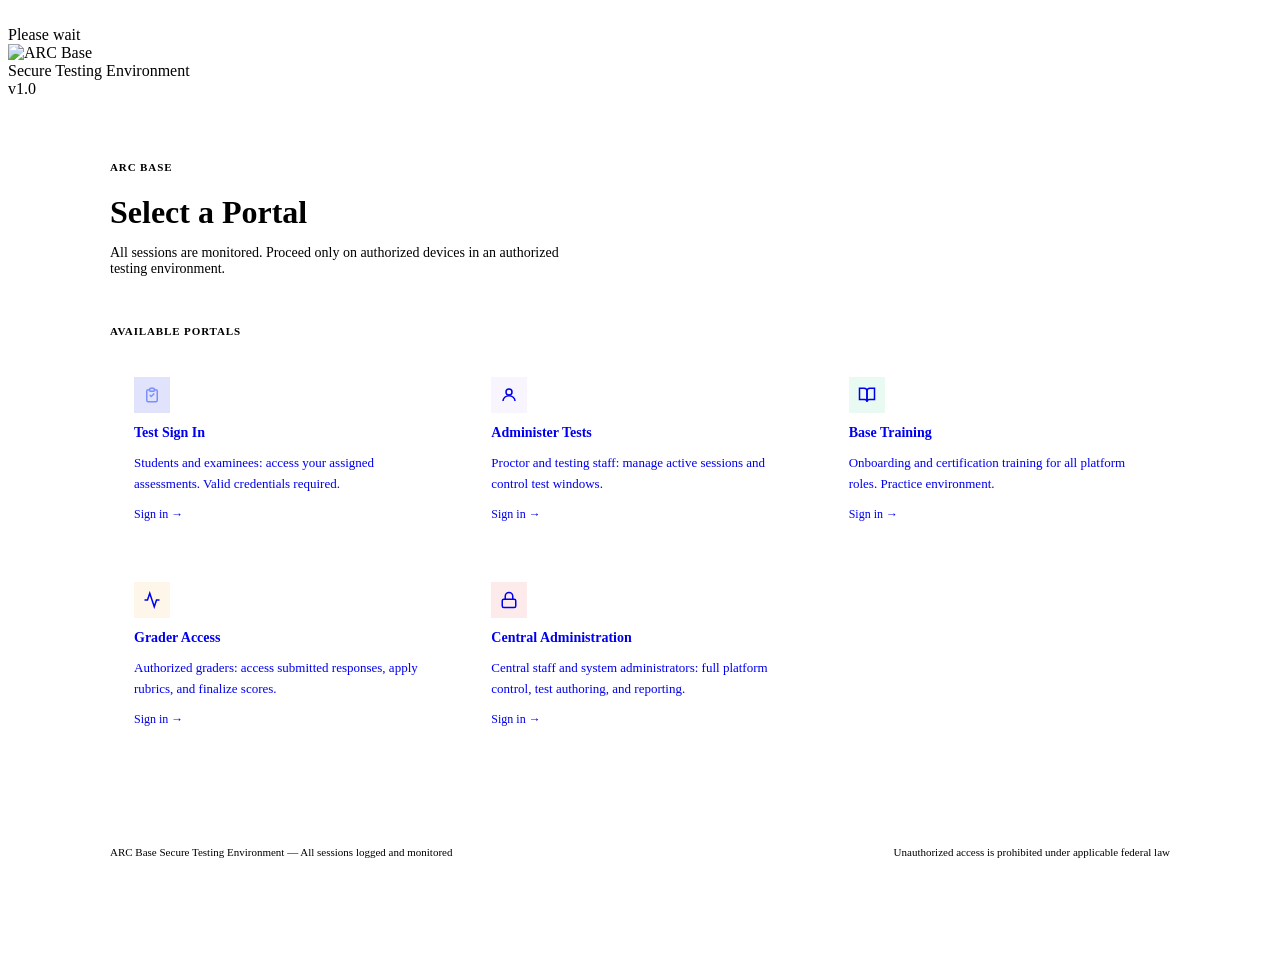
==== admin.html @ c15fe874 "Create admin.html" ====
<!DOCTYPE html>
<html lang="en">
<head>
  <meta charset="UTF-8" />
  <meta name="viewport" content="width=device-width, initial-scale=1.0" />
  <title>ARC Base — Administration</title>
  <link rel="stylesheet" href="styles.css" />

  <script type="module">
    import { initializeApp } from "https://www.gstatic.com/firebasejs/10.12.2/firebase-app.js";
    import {
      getFirestore, collection, addDoc, getDocs, doc, deleteDoc, serverTimestamp
    } from "https://www.gstatic.com/firebasejs/10.12.2/firebase-firestore.js";

    const firebaseConfig = {
      apiKey: "YOUR_API_KEY",
      authDomain: "YOUR_PROJECT.firebaseapp.com",
      projectId: "YOUR_PROJECT_ID",
      storageBucket: "YOUR_PROJECT.appspot.com",
      messagingSenderId: "YOUR_SENDER_ID",
      appId: "YOUR_APP_ID"
    };

    const app = initializeApp(firebaseConfig);
    const db  = getFirestore(app);

    window._addQuestion   = async (testId, data) => addDoc(collection(db, "Concurrent_Tests", testId, "Questions"), { ...data, created_at: serverTimestamp() });
    window._getQuestions  = async (testId) => { const s = await getDocs(collection(db, "Concurrent_Tests", testId, "Questions")); return s.docs.map(d => ({ id: d.id, ...d.data() })); };
    window._deleteQuestion= async (testId, qId) => deleteDoc(doc(db, "Concurrent_Tests", testId, "Questions", qId));
    window._getTests      = async () => { const s = await getDocs(collection(db, "Concurrent_Tests")); return s.docs.map(d => ({ id: d.id, ...d.data() })); };
    window._addTest       = async (data) => addDoc(collection(db, "Concurrent_Tests"), { ...data, created_at: serverTimestamp() });
  </script>

  <style>
    .admin-layout { display: flex; min-height: 100vh; padding-top: 54px; }

    /* Sidebar */
    .sidebar {
      width: 220px;
      background: var(--bg-secondary);
      border-right: 1px solid var(--border);
      padding: 20px 0;
      flex-shrink: 0;
      position: sticky;
      top: 54px;
      height: calc(100vh - 54px);
      overflow-y: auto;
      display: flex;
      flex-direction: column;
    }
    .sidebar-group-label {
      font-family: var(--font-ui);
      font-size: 10px;
      font-weight: 600;
      text-transform: uppercase;
      letter-spacing: 0.08em;
      color: var(--text-muted);
      padding: 0 16px;
      margin: 16px 0 6px;
    }
    .sidebar-group-label:first-child { margin-top: 0; }
    .sidebar-item {
      display: flex;
      align-items: center;
      gap: 10px;
      padding: 9px 16px;
      cursor: pointer;
      font-family: var(--font-ui);
      font-size: 13px;
      font-weight: 500;
      color: var(--text-secondary);
      border-left: 2px solid transparent;
    }
    .sidebar-item:hover { color: var(--text-primary); background: rgba(255,255,255,0.03); }
    .sidebar-item.active { color: var(--text-primary); border-left-color: var(--accent-blue); background: rgba(43,53,224,0.06); }
    .sidebar-item svg { width: 15px; height: 15px; flex-shrink: 0; }

    .sidebar-spacer { flex: 1; }
    .sidebar-user {
      padding: 14px 16px;
      border-top: 1px solid var(--border);
      display: flex;
      align-items: center;
      gap: 10px;
    }
    .sidebar-avatar {
      width: 30px; height: 30px;
      border-radius: 50%;
      background: linear-gradient(135deg, var(--accent-blue), var(--accent-purple));
      display: flex; align-items: center; justify-content: center;
      font-family: var(--font-ui); font-size: 12px; font-weight: 700; color: #fff;
      flex-shrink: 0;
    }
    .sidebar-user-name { font-family: var(--font-ui); font-size: 13px; font-weight: 500; }
    .sidebar-user-role { font-family: var(--font-ui); font-size: 10px; color: var(--text-muted); text-transform: uppercase; }

    /* Main */
    .admin-main { flex: 1; padding: 32px 36px; overflow-y: auto; position: relative; z-index: 1; }

    .panel { display: none; }
    .panel.active { display: block; }

    .page-heading {
      display: flex;
      align-items: flex-start;
      justify-content: space-between;
      margin-bottom: 28px;
      padding-bottom: 20px;
      border-bottom: 1px solid var(--border);
    }
    .page-heading h2 { font-size: 1.4rem; }
    .page-heading .subtitle { font-size: 13px; color: var(--text-secondary); margin-top: 3px; font-family: var(--font-ui); }

    /* Stats */
    .stats-row { display: grid; grid-template-columns: repeat(auto-fill, minmax(160px, 1fr)); gap: 12px; margin-bottom: 28px; }
    .stat-card { background: var(--bg-card); border: 1px solid var(--border); border-radius: var(--radius); padding: 18px 20px; }
    .stat-label { font-family: var(--font-ui); font-size: 10px; font-weight: 600; text-transform: uppercase; letter-spacing: 0.07em; color: var(--text-muted); margin-bottom: 6px; }
    .stat-value { font-family: var(--font-ui); font-size: 1.6rem; font-weight: 700; }
    .stat-value.sm { font-size: 13px; padding-top: 6px; }

    /* Builder */
    .section-label {
      font-family: var(--font-ui);
      font-size: 11px;
      font-weight: 600;
      text-transform: uppercase;
      letter-spacing: 0.07em;
      color: var(--text-muted);
      margin: 28px 0 16px;
      display: flex;
      align-items: center;
      gap: 10px;
    }
    .section-label::after { content: ''; flex: 1; height: 1px; background: var(--border); }

    .builder-grid { display: grid; grid-template-columns: 1fr 1fr; gap: 14px; }
    .span-2 { grid-column: 1 / -1; }
    textarea.form-input { resize: vertical; min-height: 90px; }

    .type-tabs {
      display: flex;
      gap: 4px;
      background: var(--bg-secondary);
      border: 1px solid var(--border);
      border-radius: var(--radius);
      padding: 4px;
      width: fit-content;
      margin-bottom: 20px;
    }
    .type-tab {
      font-family: var(--font-ui);
      font-size: 12px;
      font-weight: 500;
      padding: 7px 14px;
      border-radius: 6px;
      cursor: pointer;
      color: var(--text-muted);
      border: none;
      background: none;
    }
    .type-tab.active { background: var(--bg-elevated); color: var(--text-primary); }

    .choices-list { display: flex; flex-direction: column; gap: 8px; }
    .choice-row { display: flex; align-items: center; gap: 8px; }
    .choice-letter {
      width: 26px; height: 26px;
      border-radius: 50%;
      background: var(--bg-elevated);
      border: 1px solid var(--border-active);
      display: flex; align-items: center; justify-content: center;
      font-family: var(--font-ui); font-size: 11px; font-weight: 700; color: var(--text-muted);
      flex-shrink: 0;
    }
    .correct-toggle {
      width: 26px; height: 26px;
      border-radius: 50%;
      border: 2px solid var(--border-active);
      background: none;
      cursor: pointer;
      flex-shrink: 0;
      display: flex; align-items: center; justify-content: center;
    }
    .correct-toggle.correct { background: var(--success); border-color: var(--success); }
    .correct-toggle svg { width: 10px; height: 10px; color: #fff; display: none; }
    .correct-toggle.correct svg { display: block; }

    /* Question list */
    .q-list { display: flex; flex-direction: column; gap: 8px; }
    .q-row {
      background: var(--bg-elevated);
      border: 1px solid var(--border);
      border-radius: var(--radius);
      padding: 14px 16px;
      display: flex;
      align-items: flex-start;
      gap: 14px;
    }
    .q-num { font-family: var(--font-ui); font-size: 11px; color: var(--text-muted); min-width: 22px; padding-top: 2px; }
    .q-body { flex: 1; }
    .q-text { font-size: 13px; line-height: 1.6; margin-bottom: 6px; }
    .q-meta { display: flex; gap: 8px; flex-wrap: wrap; }
    .q-tag {
      font-family: var(--font-ui);
      font-size: 10px;
      color: var(--text-muted);
      background: var(--bg-card);
      border: 1px solid var(--border);
      padding: 2px 8px;
      border-radius: 99px;
    }
    .btn-icon {
      width: 30px; height: 30px;
      border-radius: var(--radius-sm);
      display: flex; align-items: center; justify-content: center;
      border: 1px solid var(--border);
      background: transparent;
      color: var(--text-muted);
      cursor: pointer;
    }
    .btn-icon:hover { color: var(--danger); border-color: rgba(232,64,64,0.35); background: rgba(232,64,64,0.06); }
    .btn-icon svg { width: 13px; height: 13px; }

    .test-selector-row {
      display: flex;
      align-items: flex-end;
      gap: 10px;
      margin-bottom: 20px;
      flex-wrap: wrap;
    }
    .test-selector-row .form-group { min-width: 280px; }

    /* Toast */
    .toast {
      position: fixed;
      bottom: 28px; right: 28px;
      background: var(--bg-elevated);
      border: 1px solid var(--border-active);
      border-radius: var(--radius);
      padding: 12px 18px;
      font-family: var(--font-ui);
      font-size: 13px;
      box-shadow: 0 4px 20px rgba(0,0,0,0.5);
      display: flex; align-items: center; gap: 10px;
      transform: translateY(80px);
      opacity: 0;
      z-index: 999;
    }
    .toast.show { transform: translateY(0); opacity: 1; }
    .toast-dot { width: 7px; height: 7px; border-radius: 50%; background: var(--success); flex-shrink: 0; }

    .new-test-grid { display: grid; grid-template-columns: 1fr 1fr; gap: 14px; max-width: 640px; }
    .new-test-grid .span-2 { grid-column: 1/-1; }

    .empty-state {
      font-family: var(--font-ui);
      font-size: 13px;
      color: var(--text-muted);
      padding: 16px 0;
    }
  </style>
</head>
<body>

<div id="arc-loader">
  <img src="arcbaseLg.png" alt="" class="loader-logo" />
  <div class="loader-bar-track"><div class="loader-bar-fill"></div></div>
  <span class="loader-text">Please wait</span>
</div>

<header class="topbar">
  <img src="arcbaseLg.png" alt="ARC Base" class="topbar-logo" />
  <img src="arcbaseTxt.png" alt="" class="topbar-wordmark" />
  <div class="topbar-divider"></div>
  <span class="topbar-title">Administration Panel</span>
  <div class="topbar-spacer"></div>
  <span class="topbar-tag" id="adminRoleTag">—</span>
</header>

<div class="admin-layout">

  <aside class="sidebar">
    <div class="sidebar-group-label">Overview</div>
    <div class="sidebar-item active" onclick="switchPanel('dashboard', this)">
      <svg viewBox="0 0 24 24" fill="none" stroke="currentColor" stroke-width="2">
        <rect x="3" y="3" width="7" height="7"/><rect x="14" y="3" width="7" height="7"/>
        <rect x="3" y="14" width="7" height="7"/><rect x="14" y="14" width="7" height="7"/>
      </svg>
      Dashboard
    </div>

    <div class="sidebar-group-label">Assessments</div>
    <div class="sidebar-item" onclick="switchPanel('questions', this)">
      <svg viewBox="0 0 24 24" fill="none" stroke="currentColor" stroke-width="2">
        <path d="M9 5H7a2 2 0 00-2 2v12a2 2 0 002 2h10a2 2 0 002-2V7a2 2 0 00-2-2h-2"/>
        <rect x="9" y="3" width="6" height="4" rx="1"/>
        <line x1="9" y1="12" x2="15" y2="12"/><line x1="9" y1="16" x2="12" y2="16"/>
      </svg>
      Question Builder
    </div>
    <div class="sidebar-item" onclick="switchPanel('tests', this)">
      <svg viewBox="0 0 24 24" fill="none" stroke="currentColor" stroke-width="2">
        <path d="M14 2H6a2 2 0 00-2 2v16a2 2 0 002 2h12a2 2 0 002-2V8z"/>
        <polyline points="14 2 14 8 20 8"/>
      </svg>
      Manage Tests
    </div>

    <div class="sidebar-group-label">Account</div>
    <div class="sidebar-item" onclick="signOut()">
      <svg viewBox="0 0 24 24" fill="none" stroke="currentColor" stroke-width="2">
        <path d="M9 21H5a2 2 0 01-2-2V5a2 2 0 012-2h4"/>
        <polyline points="16 17 21 12 16 7"/>
        <line x1="21" y1="12" x2="9" y2="12"/>
      </svg>
      Sign Out
    </div>

    <div class="sidebar-spacer"></div>
    <div class="sidebar-user">
      <div class="sidebar-avatar" id="sidebarAvatar">?</div>
      <div>
        <div class="sidebar-user-name" id="sidebarName">—</div>
        <div class="sidebar-user-role" id="sidebarRole">—</div>
      </div>
    </div>
  </aside>

  <main class="admin-main">

    <!-- Dashboard -->
    <div class="panel active" id="panel-dashboard">
      <div class="page-heading">
        <div>
          <h2>Dashboard</h2>
          <p class="subtitle">Platform overview</p>
        </div>
        <span class="badge badge-active">Online</span>
      </div>

      <div class="stats-row">
        <div class="stat-card">
          <div class="stat-label">Active Tests</div>
          <div class="stat-value" id="statTests">—</div>
        </div>
        <div class="stat-card">
          <div class="stat-label">Signed In As</div>
          <div class="stat-value sm" id="statAdmin">—</div>
        </div>
        <div class="stat-card">
          <div class="stat-label">Session Start</div>
          <div class="stat-value sm" id="statSession">—</div>
        </div>
        <div class="stat-card">
          <div class="stat-label">Role</div>
          <div class="stat-value sm" id="statRole">—</div>
        </div>
      </div>

      <div class="card" style="max-width:520px;">
        <h4 style="margin-bottom:14px; font-family:var(--font-ui);">Quick Actions</h4>
        <div style="display:flex; flex-direction:column; gap:8px;">
          <button class="btn btn-ghost" style="justify-content:flex-start;" onclick="switchPanel('questions', document.querySelectorAll('.sidebar-item')[2])">
            Add Questions to a Test
          </button>
          <button class="btn btn-ghost" style="justify-content:flex-start;" onclick="switchPanel('tests', document.querySelectorAll('.sidebar-item')[3])">
            Create a New Assessment
          </button>
        </div>
      </div>
    </div>

    <!-- Question Builder -->
    <div class="panel" id="panel-questions">
      <div class="page-heading">
        <div>
          <h2>Question Builder</h2>
          <p class="subtitle">Author and manage test questions</p>
        </div>
      </div>

      <div class="test-selector-row">
        <div class="form-group">
          <label class="form-label">Assessment</label>
          <select class="form-input" id="qTestSelect" onchange="loadQuestions()">
            <option value="">Select an assessment...</option>
          </select>
        </div>
        <button class="btn btn-ghost" onclick="loadQuestions()" id="refreshBtn">Refresh</button>
      </div>

      <div class="type-tabs">
        <button class="type-tab active" onclick="setQType('multiple_choice', this)">Multiple Choice</button>
        <button class="type-tab" onclick="setQType('short_answer', this)">Short Answer</button>
        <button class="type-tab" onclick="setQType('true_false', this)">True / False</button>
        <button class="type-tab" onclick="setQType('essay', this)">Essay</button>
      </div>

      <div class="card" style="max-width:760px;">
        <h4 style="font-family:var(--font-ui); margin-bottom:18px;">New Question</h4>

        <div class="builder-grid">
          <div class="form-group span-2">
            <label class="form-label">Question Text</label>
            <textarea class="form-input" id="qText" placeholder="Enter the question..."></textarea>
          </div>

          <div class="form-group">
            <label class="form-label">Standard</label>
            <input class="form-input" type="text" id="qStandard" placeholder="e.g. CCSS.MATH.7.RP.A.1" />
          </div>

          <div class="form-group">
            <label class="form-label">Difficulty</label>
            <select class="form-input" id="qDifficulty">
              <option value="basic">Basic</option>
              <option value="intermediate" selected>Intermediate</option>
              <option value="advanced">Advanced</option>
              <option value="critical">Critical Thinking</option>
            </select>
          </div>

          <div class="form-group">
            <label class="form-label">Points</label>
            <input class="form-input" type="number" id="qPoints" value="1" min="1" />
          </div>

          <div class="form-group">
            <label class="form-label">Time Limit (sec, 0 = none)</label>
            <input class="form-input" type="number" id="qTimeLimit" value="0" min="0" />
          </div>

          <!-- Multiple choice -->
          <div class="form-group span-2" id="choicesSection">
            <label class="form-label">Answer Choices — Click circle to mark correct</label>
            <div class="choices-list">
              <div class="choice-row">
                <div class="choice-letter">A</div>
                <input class="form-input" type="text" id="choiceInputA" placeholder="Choice A" />
                <button class="correct-toggle" onclick="setCorrect('A', this)"><svg viewBox="0 0 12 12" fill="none" stroke="currentColor" stroke-width="2.5"><polyline points="1,6 4,9 11,2"/></svg></button>
              </div>
              <div class="choice-row">
                <div class="choice-letter">B</div>
                <input class="form-input" type="text" id="choiceInputB" placeholder="Choice B" />
                <button class="correct-toggle" onclick="setCorrect('B', this)"><svg viewBox="0 0 12 12" fill="none" stroke="currentColor" stroke-width="2.5"><polyline points="1,6 4,9 11,2"/></svg></button>
              </div>
              <div class="choice-row">
                <div class="choice-letter">C</div>
                <input class="form-input" type="text" id="choiceInputC" placeholder="Choice C" />
                <button class="correct-toggle" onclick="setCorrect('C', this)"><svg viewBox="0 0 12 12" fill="none" stroke="currentColor" stroke-width="2.5"><polyline points="1,6 4,9 11,2"/></svg></button>
              </div>
              <div class="choice-row">
                <div class="choice-letter">D</div>
                <input class="form-input" type="text" id="choiceInputD" placeholder="Choice D" />
                <button class="correct-toggle" onclick="setCorrect('D', this)"><svg viewBox="0 0 12 12" fill="none" stroke="currentColor" stroke-width="2.5"><polyline points="1,6 4,9 11,2"/></svg></button>
              </div>
            </div>
          </div>

          <!-- Short answer / essay -->
          <div class="form-group span-2" id="answerSection" style="display:none;">
            <label class="form-label">Expected Answer / Rubric Key</label>
            <textarea class="form-input" id="qAnswer" placeholder="Rubric or correct answer..." style="min-height:70px;"></textarea>
          </div>

          <!-- True / False -->
          <div class="form-group span-2" id="tfSection" style="display:none;">
            <label class="form-label">Correct Answer</label>
            <div style="display:flex; gap:8px;">
              <button class="btn btn-ghost" id="tfTrue" onclick="selectTF('true')">True</button>
              <button class="btn btn-ghost" id="tfFalse" onclick="selectTF('false')">False</button>
            </div>
          </div>

          <div class="form-group span-2">
            <label class="form-label">Feedback (shown after submission)</label>
            <input class="form-input" type="text" id="qFeedback" placeholder="Optional: explain the correct answer..." />
          </div>
        </div>

        <div style="margin-top:20px; display:flex; gap:10px; align-items:center;">
          <button class="btn btn-primary" onclick="submitQuestion()" id="submitQBtn">Add Question</button>
          <button class="btn btn-ghost" onclick="clearForm()">Clear</button>
          <span id="submitStatus" style="font-family:var(--font-ui); font-size:12px; color:var(--text-muted);"></span>
        </div>
      </div>

      <div class="section-label">Existing Questions</div>
      <div class="q-list" id="questionsList">
        <p class="empty-state">Select an assessment to view its questions.</p>
      </div>
    </div>

    <!-- Manage Tests -->
    <div class="panel" id="panel-tests">
      <div class="page-heading">
        <div>
          <h2>Manage Tests</h2>
          <p class="subtitle">Create and manage concurrent assessments</p>
        </div>
      </div>

      <div class="card" style="max-width:660px; margin-bottom:28px;">
        <h4 style="font-family:var(--font-ui); margin-bottom:18px;">New Assessment</h4>
        <div class="new-test-grid">
          <div class="form-group span-2">
            <label class="form-label">Assessment Name</label>
            <input class="form-input" type="text" id="newTestName" placeholder="e.g. Unit 3 Algebra Assessment" />
          </div>
          <div class="form-group">
            <label class="form-label">Subject</label>
            <input class="form-input" type="text" id="newTestSubject" placeholder="e.g. Mathematics" />
          </div>
          <div class="form-group">
            <label class="form-label">Grade Level</label>
            <input class="form-input" type="text" id="newTestGrade" placeholder="e.g. Grade 8" />
          </div>
          <div class="form-group">
            <label class="form-label">Duration (minutes)</label>
            <input class="form-input" type="number" id="newTestDuration" placeholder="60" min="1" />
          </div>
          <div class="form-group">
            <label class="form-label">Maximum Points</label>
            <input class="form-input" type="number" id="newTestPoints" placeholder="100" min="1" />
          </div>
          <div class="form-group span-2">
            <label class="form-label">Description</label>
            <input class="form-input" type="text" id="newTestDesc" placeholder="Brief description..." />
          </div>
        </div>
        <div style="margin-top:18px; display:flex; gap:10px; align-items:center;">
          <button class="btn btn-primary" onclick="createTest()">Create Assessment</button>
          <span id="testCreateStatus" style="font-family:var(--font-ui); font-size:12px; color:var(--text-muted);"></span>
        </div>
      </div>

      <div class="section-label">Active Assessments</div>
      <div class="q-list" id="testsList">
        <p class="empty-state">Loading...</p>
      </div>
    </div>

  </main>
</div>

<div class="toast" id="toast">
  <div class="toast-dot"></div>
  <span id="toastMsg">Saved.</span>
</div>

<script>
  const user = JSON.parse(sessionStorage.getItem('arc_user') || 'null');
  if (!user || (user.role !== 'administrator' && user.role !== 'central')) {
    window.location.href = 'index.html';
  }

  window.addEventListener('load', () => {
    setTimeout(() => {
      document.getElementById('arc-loader').classList.add('hidden');
      initPage();
    }, 1400);
  });

  function initPage() {
    const initials = ((user.first_name || '')[0] || '') + ((user.last_name || '')[0] || '') || '?';
    const fullName = [user.first_name, user.last_name].filter(Boolean).join(' ') || user.base_id;

    document.getElementById('sidebarAvatar').textContent = initials.toUpperCase();
    document.getElementById('sidebarName').textContent   = fullName;
    document.getElementById('sidebarRole').textContent   = user.role;
    document.getElementById('adminRoleTag').textContent  = user.role.toUpperCase() + ' — ' + (user.base_id || '—');
    document.getElementById('statAdmin').textContent     = fullName;
    document.getElementById('statSession').textContent   = new Date().toLocaleTimeString();
    document.getElementById('statRole').textContent      = user.role.charAt(0).toUpperCase() + user.role.slice(1);

    loadAllTests();
  }

  function switchPanel(id, el) {
    document.querySelectorAll('.panel').forEach(p => p.classList.remove('active'));
    document.querySelectorAll('.sidebar-item').forEach(s => s.classList.remove('active'));
    document.getElementById('panel-' + id).classList.add('active');
    if (el) el.classList.add('active');
  }

  let currentQType = 'multiple_choice';
  let correctAnswer = null;

  function setQType(type, btn) {
    currentQType = type; correctAnswer = null;
    document.querySelectorAll('.type-tab').forEach(t => t.classList.remove('active'));
    btn.classList.add('active');
    document.getElementById('choicesSection').style.display = (type === 'multiple_choice') ? 'flex' : 'none';
    document.getElementById('answerSection').style.display  = (type === 'short_answer' || type === 'essay') ? 'flex' : 'none';
    document.getElementById('tfSection').style.display      = (type === 'true_false') ? 'flex' : 'none';
  }

  function setCorrect(letter, btn) {
    document.querySelectorAll('.correct-toggle').forEach(t => t.classList.remove('correct'));
    btn.classList.add('correct'); correctAnswer = letter;
  }

  let tfAnswer = null;
  function selectTF(val) {
    tfAnswer = val;
    document.getElementById('tfTrue').style.background  = val === 'true'  ? 'rgba(34,201,120,0.12)' : '';
    document.getElementById('tfFalse').style.background = val === 'false' ? 'rgba(232,64,64,0.12)'  : '';
  }

  async function submitQuestion() {
    const testId = document.getElementById('qTestSelect').value;
    const qText  = document.getElementById('qText').value.trim();
    const status = document.getElementById('submitStatus');
    if (!testId) { status.textContent = 'Select an assessment first.'; return; }
    if (!qText)  { status.textContent = 'Question text is required.'; return; }

    const btn = document.getElementById('submitQBtn');
    btn.classList.add('btn-loading'); btn.disabled = true;
    status.textContent = '';

    const data = {
      type: currentQType,
      text: qText,
      standard:   document.getElementById('qStandard').value.trim(),
      difficulty: document.getElementById('qDifficulty').value,
      points:     parseInt(document.getElementById('qPoints').value) || 1,
      time_limit: parseInt(document.getElementById('qTimeLimit').value) || 0,
      feedback:   document.getElementById('qFeedback').value.trim()
    };

    if (currentQType === 'multiple_choice') {
      data.choices = { A: document.getElementById('choiceInputA').value.trim(), B: document.getElementById('choiceInputB').value.trim(), C: document.getElementById('choiceInputC').value.trim(), D: document.getElementById('choiceInputD').value.trim() };
      data.correct_answer = correctAnswer;
    } else if (currentQType === 'true_false') {
      data.correct_answer = tfAnswer;
    } else {
      data.answer_key = document.getElementById('qAnswer').value.trim();
    }

    try {
      await window._addQuestion(testId, data);
      toast('Question saved.');
      clearForm();
      loadQuestions();
    } catch(e) {
      status.textContent = 'Error: ' + e.message;
    }
    btn.classList.remove('btn-loading'); btn.disabled = false;
  }

  function clearForm() {
    document.getElementById('qText').value = '';
    document.getElementById('qStandard').value = '';
    document.getElementById('qFeedback').value = '';
    document.getElementById('qPoints').value = '1';
    document.getElementById('qTimeLimit').value = '0';
    document.getElementById('qAnswer').value = '';
    ['A','B','C','D'].forEach(l => document.getElementById('choiceInput' + l).value = '');
    document.querySelectorAll('.correct-toggle').forEach(t => t.classList.remove('correct'));
    correctAnswer = null; tfAnswer = null;
    document.getElementById('submitStatus').textContent = '';
  }

  async function loadAllTests() {
    const tests = await window._getTests().catch(() => []);
    document.getElementById('statTests').textContent = tests.length;

    const sel = document.getElementById('qTestSelect');
    sel.innerHTML = '<option value="">Select an assessment...</option>';
    tests.forEach(t => {
      const o = document.createElement('option');
      o.value = t.id;
      o.textContent = (t.name || t.id) + (t.subject ? ' — ' + t.subject : '');
      sel.appendChild(o);
    });

    const listEl = document.getElementById('testsList');
    if (!tests.length) { listEl.innerHTML = '<p class="empty-state">No assessments found.</p>'; return; }
    listEl.innerHTML = '';
    tests.forEach(t => {
      const row = document.createElement('div');
      row.className = 'q-row';
      row.innerHTML = `
        <div class="q-body">
          <div class="q-text" style="font-weight:600; font-family:var(--font-ui);">${t.name || t.id}</div>
          <div class="q-meta">
            ${t.subject ? '<span class="q-tag">' + t.subject + '</span>' : ''}
            ${t.grade ? '<span class="q-tag">' + t.grade + '</span>' : ''}
            ${t.duration_minutes ? '<span class="q-tag">' + t.duration_minutes + ' min</span>' : ''}
            <span class="q-tag">ID: ${t.id}</span>
          </div>
        </div>`;
      listEl.appendChild(row);
    });
  }

  async function loadQuestions() {
    const testId = document.getElementById('qTestSelect').value;
    const listEl = document.getElementById('questionsList');
    if (!testId) { listEl.innerHTML = '<p class="empty-state">Select an assessment to view questions.</p>'; return; }

    listEl.innerHTML = '<p class="empty-state">Loading...</p>';
    try {
      const qs = await window._getQuestions(testId);
      if (!qs.length) { listEl.innerHTML = '<p class="empty-state">No questions yet for this assessment.</p>'; return; }
      listEl.innerHTML = '';
      qs.forEach((q, i) => {
        const row = document.createElement('div');
        row.className = 'q-row';
        row.innerHTML = `
          <div class="q-num">${String(i+1).padStart(2,'0')}</div>
          <div class="q-body">
            <div class="q-text">${q.text}</div>
            <div class="q-meta">
              <span class="q-tag">${(q.type || '').replace('_',' ')}</span>
              <span class="q-tag">${q.points || 1} pts</span>
              ${q.difficulty ? '<span class="q-tag">' + q.difficulty + '</span>' : ''}
              ${q.standard ? '<span class="q-tag">' + q.standard + '</span>' : ''}
            </div>
          </div>
          <button class="btn-icon" onclick="deleteQuestion('${testId}','${q.id}')">
            <svg viewBox="0 0 24 24" fill="none" stroke="currentColor" stroke-width="2">
              <polyline points="3 6 5 6 21 6"/>
              <path d="M19 6l-1 14H6L5 6"/>
            </svg>
          </button>`;
        listEl.appendChild(row);
      });
    } catch { listEl.innerHTML = '<p class="empty-state" style="color:var(--danger);">Error loading questions.</p>'; }
  }

  async function deleteQuestion(testId, qId) {
    if (!confirm('Delete this question? This cannot be undone.')) return;
    await window._deleteQuestion(testId, qId);
    toast('Question deleted.');
    loadQuestions();
  }

  async function createTest() {
    const name = document.getElementById('newTestName').value.trim();
    const stat = document.getElementById('testCreateStatus');
    if (!name) { stat.textContent = 'Assessment name is required.'; return; }
    stat.textContent = 'Creating...';
    try {
      await window._addTest({
        name,
        subject: document.getElementById('newTestSubject').value.trim(),
        grade:   document.getElementById('newTestGrade').value.trim(),
        duration_minutes: parseInt(document.getElementById('newTestDuration').value) || null,
        max_points:       parseInt(document.getElementById('newTestPoints').value) || null,
        description:      document.getElementById('newTestDesc').value.trim(),
        status: 'active',
        created_by: user.base_id
      });
      toast('Assessment created.');
      stat.textContent = '';
      ['newTestName','newTestSubject','newTestGrade','newTestDuration','newTestPoints','newTestDesc'].forEach(id => document.getElementById(id).value = '');
      loadAllTests();
    } catch(e) { stat.textContent = 'Error: ' + e.message; }
  }

  function signOut() {
    sessionStorage.clear();
    window.location.href = 'index.html';
  }

  function toast(msg) {
    const el = document.getElementById('toast');
    document.getElementById('toastMsg').textContent = msg;
    el.classList.add('show');
    setTimeout(() => el.classList.remove('show'), 3000);
  }
</script>
</body>
</html>
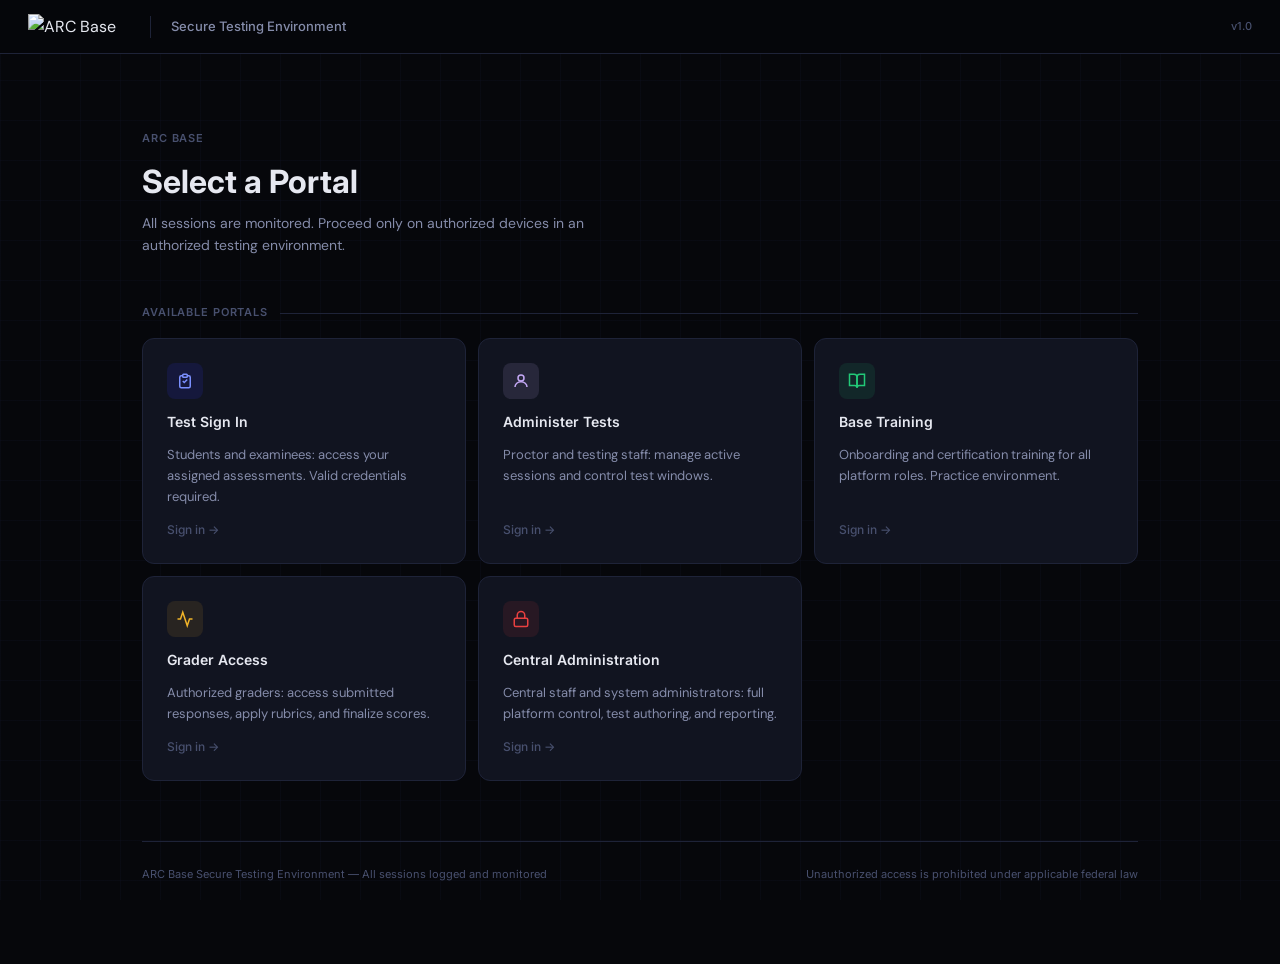
==== commit 740d42bd: "Update admin.html" ====
--- a/admin.html
+++ b/admin.html
@@ -5,97 +5,85 @@
   <meta name="viewport" content="width=device-width, initial-scale=1.0" />
   <title>ARC Base — Administration</title>
   <link rel="stylesheet" href="styles.css" />
-
   <script type="module">
     import { initializeApp } from "https://www.gstatic.com/firebasejs/10.12.2/firebase-app.js";
-    import {
-      getFirestore, collection, addDoc, getDocs, doc, deleteDoc, serverTimestamp
-    } from "https://www.gstatic.com/firebasejs/10.12.2/firebase-firestore.js";
-
-    const firebaseConfig = {
-      apiKey: "YOUR_API_KEY",
-      authDomain: "YOUR_PROJECT.firebaseapp.com",
-      projectId: "YOUR_PROJECT_ID",
-      storageBucket: "YOUR_PROJECT.appspot.com",
-      messagingSenderId: "YOUR_SENDER_ID",
-      appId: "YOUR_APP_ID"
-    };
-
-    const app = initializeApp(firebaseConfig);
-    const db  = getFirestore(app);
-
-    window._addQuestion   = async (testId, data) => addDoc(collection(db, "Concurrent_Tests", testId, "Questions"), { ...data, created_at: serverTimestamp() });
-    window._getQuestions  = async (testId) => { const s = await getDocs(collection(db, "Concurrent_Tests", testId, "Questions")); return s.docs.map(d => ({ id: d.id, ...d.data() })); };
-    window._deleteQuestion= async (testId, qId) => deleteDoc(doc(db, "Concurrent_Tests", testId, "Questions", qId));
-    window._getTests      = async () => { const s = await getDocs(collection(db, "Concurrent_Tests")); return s.docs.map(d => ({ id: d.id, ...d.data() })); };
-    window._addTest       = async (data) => addDoc(collection(db, "Concurrent_Tests"), { ...data, created_at: serverTimestamp() });
+    import { getFirestore, collection, addDoc, getDocs, doc, deleteDoc, serverTimestamp }
+      from "https://www.gstatic.com/firebasejs/10.12.2/firebase-firestore.js";
+    const firebaseConfig = { apiKey:"YOUR_API_KEY", authDomain:"YOUR_PROJECT.firebaseapp.com", projectId:"YOUR_PROJECT_ID", storageBucket:"YOUR_PROJECT.appspot.com", messagingSenderId:"YOUR_SENDER_ID", appId:"YOUR_APP_ID" };
+    const db = getFirestore(initializeApp(firebaseConfig));
+    window._addQuestion    = async (tid,d) => addDoc(collection(db,"Concurrent_Tests",tid,"Questions"),{...d,created_at:serverTimestamp()});
+    window._getQuestions   = async (tid)   => { const s=await getDocs(collection(db,"Concurrent_Tests",tid,"Questions")); return s.docs.map(d=>({id:d.id,...d.data()})); };
+    window._deleteQuestion = async (tid,qid)=> deleteDoc(doc(db,"Concurrent_Tests",tid,"Questions",qid));
+    window._getTests       = async ()      => { const s=await getDocs(collection(db,"Concurrent_Tests")); return s.docs.map(d=>({id:d.id,...d.data()})); };
+    window._addTest        = async (d)     => addDoc(collection(db,"Concurrent_Tests"),{...d,created_at:serverTimestamp()});
+    window._getUsers       = async ()      => { const s=await getDocs(collection(db,"Users")); return s.docs.map(d=>({id:d.id,...d.data()})); };
+    window._addUser        = async (d)     => addDoc(collection(db,"Users"),{...d,created_at:serverTimestamp()});
+    window._deleteUser     = async (uid)   => deleteDoc(doc(db,"Users",uid));
   </script>
-
   <style>
-    .admin-layout { display: flex; min-height: 100vh; padding-top: 54px; }
+    .admin-layout { display: flex; min-height: calc(100vh - 52px); margin-top: 52px; }
 
     /* Sidebar */
     .sidebar {
-      width: 220px;
-      background: var(--bg-secondary);
+      width: 210px;
+      background: #fff;
       border-right: 1px solid var(--border);
-      padding: 20px 0;
       flex-shrink: 0;
       position: sticky;
-      top: 54px;
-      height: calc(100vh - 54px);
+      top: 52px;
+      height: calc(100vh - 52px);
       overflow-y: auto;
       display: flex;
       flex-direction: column;
     }
-    .sidebar-group-label {
-      font-family: var(--font-ui);
+    .sidebar-logo-row {
+      padding: 14px 16px;
+      border-bottom: 1px solid var(--border);
+      display: flex;
+      align-items: center;
+      gap: 8px;
+    }
+    .sidebar-logo-row img { height: 20px; }
+    .sidebar-section {
+      padding: 10px 12px 4px;
       font-size: 10px;
-      font-weight: 600;
+      font-weight: 700;
       text-transform: uppercase;
       letter-spacing: 0.08em;
       color: var(--text-muted);
-      padding: 0 16px;
-      margin: 16px 0 6px;
-    }
-    .sidebar-group-label:first-child { margin-top: 0; }
+    }
     .sidebar-item {
       display: flex;
       align-items: center;
-      gap: 10px;
-      padding: 9px 16px;
-      cursor: pointer;
-      font-family: var(--font-ui);
+      gap: 9px;
+      padding: 8px 12px;
       font-size: 13px;
       font-weight: 500;
       color: var(--text-secondary);
-      border-left: 2px solid transparent;
-    }
-    .sidebar-item:hover { color: var(--text-primary); background: rgba(255,255,255,0.03); }
-    .sidebar-item.active { color: var(--text-primary); border-left-color: var(--accent-blue); background: rgba(43,53,224,0.06); }
+      cursor: pointer;
+      border-left: 3px solid transparent;
+    }
+    .sidebar-item:hover { background: var(--accent-light); color: var(--accent-btn); }
+    .sidebar-item.active { background: var(--accent-light); color: var(--accent-btn); border-left-color: var(--accent-btn); font-weight: 600; }
     .sidebar-item svg { width: 15px; height: 15px; flex-shrink: 0; }
-
     .sidebar-spacer { flex: 1; }
     .sidebar-user {
-      padding: 14px 16px;
+      padding: 12px;
       border-top: 1px solid var(--border);
-      display: flex;
-      align-items: center;
-      gap: 10px;
-    }
-    .sidebar-avatar {
-      width: 30px; height: 30px;
-      border-radius: 50%;
-      background: linear-gradient(135deg, var(--accent-blue), var(--accent-purple));
-      display: flex; align-items: center; justify-content: center;
-      font-family: var(--font-ui); font-size: 12px; font-weight: 700; color: #fff;
-      flex-shrink: 0;
-    }
-    .sidebar-user-name { font-family: var(--font-ui); font-size: 13px; font-weight: 500; }
-    .sidebar-user-role { font-family: var(--font-ui); font-size: 10px; color: var(--text-muted); text-transform: uppercase; }
+      background: var(--bg-row-alt);
+    }
+    .sidebar-user-name { font-size: 12px; font-weight: 600; }
+    .sidebar-user-role { font-size: 11px; color: var(--text-muted); margin-top: 2px; }
 
     /* Main */
-    .admin-main { flex: 1; padding: 32px 36px; overflow-y: auto; position: relative; z-index: 1; }
+    .admin-main {
+      flex: 1;
+      padding: 28px 32px;
+      overflow-y: auto;
+      background: var(--bg);
+      position: relative;
+      z-index: 1;
+    }
 
     .panel { display: none; }
     .panel.active { display: block; }
@@ -104,78 +92,83 @@
       display: flex;
       align-items: flex-start;
       justify-content: space-between;
-      margin-bottom: 28px;
-      padding-bottom: 20px;
+      margin-bottom: 20px;
+      padding-bottom: 16px;
+      border-bottom: 2px solid var(--accent-btn);
+    }
+    .page-heading h2 { font-size: 1.2rem; color: var(--accent); }
+    .page-heading .subtitle { font-size: 12px; color: var(--text-muted); margin-top: 2px; }
+
+    /* Content card */
+    .content-card {
+      background: var(--bg-card);
+      border: 1px solid var(--border);
+      border-radius: var(--radius-lg);
+      overflow: hidden;
+      margin-bottom: 20px;
+    }
+    .content-card-header {
+      background: var(--bg-row-alt);
       border-bottom: 1px solid var(--border);
-    }
-    .page-heading h2 { font-size: 1.4rem; }
-    .page-heading .subtitle { font-size: 13px; color: var(--text-secondary); margin-top: 3px; font-family: var(--font-ui); }
-
-    /* Stats */
-    .stats-row { display: grid; grid-template-columns: repeat(auto-fill, minmax(160px, 1fr)); gap: 12px; margin-bottom: 28px; }
-    .stat-card { background: var(--bg-card); border: 1px solid var(--border); border-radius: var(--radius); padding: 18px 20px; }
-    .stat-label { font-family: var(--font-ui); font-size: 10px; font-weight: 600; text-transform: uppercase; letter-spacing: 0.07em; color: var(--text-muted); margin-bottom: 6px; }
-    .stat-value { font-family: var(--font-ui); font-size: 1.6rem; font-weight: 700; }
-    .stat-value.sm { font-size: 13px; padding-top: 6px; }
-
-    /* Builder */
-    .section-label {
-      font-family: var(--font-ui);
-      font-size: 11px;
-      font-weight: 600;
+      padding: 10px 16px;
+      font-size: 12px;
+      font-weight: 700;
       text-transform: uppercase;
-      letter-spacing: 0.07em;
-      color: var(--text-muted);
-      margin: 28px 0 16px;
+      letter-spacing: 0.06em;
+      color: var(--text-secondary);
       display: flex;
       align-items: center;
-      gap: 10px;
-    }
-    .section-label::after { content: ''; flex: 1; height: 1px; background: var(--border); }
-
-    .builder-grid { display: grid; grid-template-columns: 1fr 1fr; gap: 14px; }
-    .span-2 { grid-column: 1 / -1; }
-    textarea.form-input { resize: vertical; min-height: 90px; }
+      justify-content: space-between;
+    }
+    .content-card-body { padding: 18px; }
+
+    /* Stat cards */
+    .stats-row { display: grid; grid-template-columns: repeat(auto-fill, minmax(150px,1fr)); gap: 12px; margin-bottom: 20px; }
+    .stat-card { background: var(--bg-card); border: 1px solid var(--border); border-radius: var(--radius); padding: 14px 16px; border-top: 3px solid var(--accent-btn); }
+    .stat-label { font-size: 10px; font-weight: 700; text-transform: uppercase; letter-spacing: 0.07em; color: var(--text-muted); margin-bottom: 4px; }
+    .stat-value { font-size: 1.5rem; font-weight: 700; color: var(--accent); }
+    .stat-value.sm { font-size: 13px; padding-top: 4px; }
+
+    /* Builder form */
+    .builder-grid { display: grid; grid-template-columns: 1fr 1fr; gap: 12px; }
+    .span-2 { grid-column: 1/-1; }
 
     .type-tabs {
       display: flex;
-      gap: 4px;
-      background: var(--bg-secondary);
       border: 1px solid var(--border);
       border-radius: var(--radius);
-      padding: 4px;
+      overflow: hidden;
       width: fit-content;
-      margin-bottom: 20px;
+      margin-bottom: 16px;
     }
     .type-tab {
-      font-family: var(--font-ui);
-      font-size: 12px;
-      font-weight: 500;
+      font-size: 12px; font-weight: 600;
       padding: 7px 14px;
-      border-radius: 6px;
       cursor: pointer;
-      color: var(--text-muted);
+      color: var(--text-secondary);
       border: none;
-      background: none;
-    }
-    .type-tab.active { background: var(--bg-elevated); color: var(--text-primary); }
-
-    .choices-list { display: flex; flex-direction: column; gap: 8px; }
+      background: #fff;
+      border-right: 1px solid var(--border);
+    }
+    .type-tab:last-child { border-right: none; }
+    .type-tab.active { background: var(--accent-btn); color: #fff; }
+
+    .choices-list { display: flex; flex-direction: column; gap: 7px; }
     .choice-row { display: flex; align-items: center; gap: 8px; }
     .choice-letter {
       width: 26px; height: 26px;
       border-radius: 50%;
-      background: var(--bg-elevated);
-      border: 1px solid var(--border-active);
+      background: var(--accent-light);
+      border: 1px solid #bfdbfe;
       display: flex; align-items: center; justify-content: center;
-      font-family: var(--font-ui); font-size: 11px; font-weight: 700; color: var(--text-muted);
+      font-size: 11px; font-weight: 700; color: var(--accent-btn);
       flex-shrink: 0;
     }
     .correct-toggle {
       width: 26px; height: 26px;
       border-radius: 50%;
-      border: 2px solid var(--border-active);
-      background: none;
+      border: 2px solid var(--border-dark);
+      background: #fff;
       cursor: pointer;
       flex-shrink: 0;
       display: flex; align-items: center; justify-content: center;
@@ -184,79 +177,47 @@
     .correct-toggle svg { width: 10px; height: 10px; color: #fff; display: none; }
     .correct-toggle.correct svg { display: block; }
 
-    /* Question list */
-    .q-list { display: flex; flex-direction: column; gap: 8px; }
-    .q-row {
-      background: var(--bg-elevated);
-      border: 1px solid var(--border);
-      border-radius: var(--radius);
-      padding: 14px 16px;
-      display: flex;
-      align-items: flex-start;
-      gap: 14px;
-    }
-    .q-num { font-family: var(--font-ui); font-size: 11px; color: var(--text-muted); min-width: 22px; padding-top: 2px; }
-    .q-body { flex: 1; }
-    .q-text { font-size: 13px; line-height: 1.6; margin-bottom: 6px; }
-    .q-meta { display: flex; gap: 8px; flex-wrap: wrap; }
-    .q-tag {
-      font-family: var(--font-ui);
-      font-size: 10px;
+    /* Data table */
+    .data-table { width: 100%; border-collapse: collapse; font-size: 13px; }
+    .data-table th {
+      background: var(--bg-row-alt);
+      border-bottom: 2px solid var(--border);
+      padding: 9px 12px;
+      text-align: left;
+      font-size: 11px;
+      font-weight: 700;
+      text-transform: uppercase;
+      letter-spacing: 0.06em;
       color: var(--text-muted);
-      background: var(--bg-card);
-      border: 1px solid var(--border);
-      padding: 2px 8px;
-      border-radius: 99px;
-    }
-    .btn-icon {
-      width: 30px; height: 30px;
-      border-radius: var(--radius-sm);
-      display: flex; align-items: center; justify-content: center;
-      border: 1px solid var(--border);
-      background: transparent;
-      color: var(--text-muted);
-      cursor: pointer;
-    }
-    .btn-icon:hover { color: var(--danger); border-color: rgba(232,64,64,0.35); background: rgba(232,64,64,0.06); }
-    .btn-icon svg { width: 13px; height: 13px; }
-
-    .test-selector-row {
-      display: flex;
-      align-items: flex-end;
-      gap: 10px;
-      margin-bottom: 20px;
-      flex-wrap: wrap;
-    }
-    .test-selector-row .form-group { min-width: 280px; }
+    }
+    .data-table td { padding: 9px 12px; border-bottom: 1px solid var(--border); vertical-align: middle; }
+    .data-table tr:last-child td { border-bottom: none; }
+    .data-table tr:hover td { background: var(--accent-light); }
+
+    /* Selector row */
+    .selector-row { display: flex; align-items: flex-end; gap: 10px; margin-bottom: 16px; flex-wrap: wrap; }
+    .selector-row .form-group { min-width: 260px; }
 
     /* Toast */
     .toast {
-      position: fixed;
-      bottom: 28px; right: 28px;
-      background: var(--bg-elevated);
-      border: 1px solid var(--border-active);
+      position: fixed; bottom: 24px; right: 24px;
+      background: #1a3a1a;
+      color: #fff;
       border-radius: var(--radius);
-      padding: 12px 18px;
-      font-family: var(--font-ui);
-      font-size: 13px;
-      box-shadow: 0 4px 20px rgba(0,0,0,0.5);
-      display: flex; align-items: center; gap: 10px;
-      transform: translateY(80px);
-      opacity: 0;
+      padding: 10px 16px;
+      font-size: 13px; font-weight: 500;
+      display: flex; align-items: center; gap: 8px;
+      box-shadow: 0 4px 16px rgba(0,0,0,0.2);
+      transform: translateY(80px); opacity: 0;
       z-index: 999;
     }
     .toast.show { transform: translateY(0); opacity: 1; }
-    .toast-dot { width: 7px; height: 7px; border-radius: 50%; background: var(--success); flex-shrink: 0; }
-
-    .new-test-grid { display: grid; grid-template-columns: 1fr 1fr; gap: 14px; max-width: 640px; }
-    .new-test-grid .span-2 { grid-column: 1/-1; }
-
-    .empty-state {
-      font-family: var(--font-ui);
-      font-size: 13px;
-      color: var(--text-muted);
-      padding: 16px 0;
-    }
+
+    .empty-note { font-size: 13px; color: var(--text-muted); padding: 12px 0; }
+
+    /* User form grid */
+    .user-grid { display: grid; grid-template-columns: 1fr 1fr; gap: 12px; }
+    .user-grid .span-2 { grid-column: 1/-1; }
   </style>
 </head>
 <body>
@@ -267,20 +228,26 @@
   <span class="loader-text">Please wait</span>
 </div>
 
-<header class="topbar">
-  <img src="arcbaseLg.png" alt="ARC Base" class="topbar-logo" />
-  <img src="arcbaseTxt.png" alt="" class="topbar-wordmark" />
-  <div class="topbar-divider"></div>
-  <span class="topbar-title">Administration Panel</span>
-  <div class="topbar-spacer"></div>
-  <span class="topbar-tag" id="adminRoleTag">—</span>
+<header class="site-header">
+  <img src="arcbaseLg.png" alt="" class="site-header-logo" />
+  <img src="arcbaseTxt.png" alt="ARC Base" class="site-header-wordmark" />
+  <div class="site-header-divider"></div>
+  <span class="site-header-title">Administration Panel</span>
+  <div class="site-header-spacer"></div>
+  <span class="site-header-tag" id="adminTag">—</span>
 </header>
 
 <div class="admin-layout">
 
+  <!-- Sidebar -->
   <aside class="sidebar">
-    <div class="sidebar-group-label">Overview</div>
-    <div class="sidebar-item active" onclick="switchPanel('dashboard', this)">
+    <div class="sidebar-logo-row">
+      <img src="arcbaseLg.png" alt="" />
+      <span style="font-size:12px; font-weight:700; color:var(--accent);">ARC Base</span>
+    </div>
+
+    <div class="sidebar-section">Overview</div>
+    <div class="sidebar-item active" onclick="nav('dashboard',this)">
       <svg viewBox="0 0 24 24" fill="none" stroke="currentColor" stroke-width="2">
         <rect x="3" y="3" width="7" height="7"/><rect x="14" y="3" width="7" height="7"/>
         <rect x="3" y="14" width="7" height="7"/><rect x="14" y="14" width="7" height="7"/>
@@ -288,8 +255,15 @@
       Dashboard
     </div>
 
-    <div class="sidebar-group-label">Assessments</div>
-    <div class="sidebar-item" onclick="switchPanel('questions', this)">
+    <div class="sidebar-section">Assessments</div>
+    <div class="sidebar-item" onclick="nav('tests',this)">
+      <svg viewBox="0 0 24 24" fill="none" stroke="currentColor" stroke-width="2">
+        <path d="M14 2H6a2 2 0 00-2 2v16a2 2 0 002 2h12a2 2 0 002-2V8z"/>
+        <polyline points="14 2 14 8 20 8"/>
+      </svg>
+      Manage Tests
+    </div>
+    <div class="sidebar-item" onclick="nav('questions',this)">
       <svg viewBox="0 0 24 24" fill="none" stroke="currentColor" stroke-width="2">
         <path d="M9 5H7a2 2 0 00-2 2v12a2 2 0 002 2h10a2 2 0 002-2V7a2 2 0 00-2-2h-2"/>
         <rect x="9" y="3" width="6" height="4" rx="1"/>
@@ -297,16 +271,29 @@
       </svg>
       Question Builder
     </div>
-    <div class="sidebar-item" onclick="switchPanel('tests', this)">
+
+    <div class="sidebar-section">Users</div>
+    <div class="sidebar-item" onclick="nav('users',this)">
       <svg viewBox="0 0 24 24" fill="none" stroke="currentColor" stroke-width="2">
-        <path d="M14 2H6a2 2 0 00-2 2v16a2 2 0 002 2h12a2 2 0 002-2V8z"/>
-        <polyline points="14 2 14 8 20 8"/>
+        <path d="M17 21v-2a4 4 0 00-4-4H5a4 4 0 00-4 4v2"/>
+        <circle cx="9" cy="7" r="4"/>
+        <path d="M23 21v-2a4 4 0 00-3-3.87"/>
+        <path d="M16 3.13a4 4 0 010 7.75"/>
       </svg>
-      Manage Tests
-    </div>
-
-    <div class="sidebar-group-label">Account</div>
-    <div class="sidebar-item" onclick="signOut()">
+      Manage Users
+    </div>
+    <div class="sidebar-item" onclick="nav('createuser',this)">
+      <svg viewBox="0 0 24 24" fill="none" stroke="currentColor" stroke-width="2">
+        <path d="M16 21v-2a4 4 0 00-4-4H6a4 4 0 00-4 4v2"/>
+        <circle cx="9" cy="7" r="4"/>
+        <line x1="19" y1="8" x2="19" y2="14"/>
+        <line x1="16" y1="11" x2="22" y2="11"/>
+      </svg>
+      Create User
+    </div>
+
+    <div class="sidebar-spacer"></div>
+    <div class="sidebar-item" onclick="signOut()" style="color:var(--danger); border-top:1px solid var(--border); margin-top:4px;">
       <svg viewBox="0 0 24 24" fill="none" stroke="currentColor" stroke-width="2">
         <path d="M9 21H5a2 2 0 01-2-2V5a2 2 0 012-2h4"/>
         <polyline points="16 17 21 12 16 7"/>
@@ -314,57 +301,67 @@
       </svg>
       Sign Out
     </div>
-
-    <div class="sidebar-spacer"></div>
     <div class="sidebar-user">
-      <div class="sidebar-avatar" id="sidebarAvatar">?</div>
-      <div>
-        <div class="sidebar-user-name" id="sidebarName">—</div>
-        <div class="sidebar-user-role" id="sidebarRole">—</div>
-      </div>
+      <div class="sidebar-user-name" id="sidebarName">—</div>
+      <div class="sidebar-user-role" id="sidebarRole">—</div>
     </div>
   </aside>
 
+  <!-- Main content -->
   <main class="admin-main">
 
     <!-- Dashboard -->
     <div class="panel active" id="panel-dashboard">
       <div class="page-heading">
-        <div>
-          <h2>Dashboard</h2>
-          <p class="subtitle">Platform overview</p>
-        </div>
-        <span class="badge badge-active">Online</span>
-      </div>
-
+        <div><h2>Dashboard</h2><p class="subtitle">Platform overview and quick access</p></div>
+        <span class="badge badge-green">System Online</span>
+      </div>
       <div class="stats-row">
-        <div class="stat-card">
-          <div class="stat-label">Active Tests</div>
-          <div class="stat-value" id="statTests">—</div>
-        </div>
-        <div class="stat-card">
-          <div class="stat-label">Signed In As</div>
-          <div class="stat-value sm" id="statAdmin">—</div>
-        </div>
-        <div class="stat-card">
-          <div class="stat-label">Session Start</div>
-          <div class="stat-value sm" id="statSession">—</div>
-        </div>
-        <div class="stat-card">
-          <div class="stat-label">Role</div>
-          <div class="stat-value sm" id="statRole">—</div>
-        </div>
-      </div>
-
-      <div class="card" style="max-width:520px;">
-        <h4 style="margin-bottom:14px; font-family:var(--font-ui);">Quick Actions</h4>
-        <div style="display:flex; flex-direction:column; gap:8px;">
-          <button class="btn btn-ghost" style="justify-content:flex-start;" onclick="switchPanel('questions', document.querySelectorAll('.sidebar-item')[2])">
-            Add Questions to a Test
-          </button>
-          <button class="btn btn-ghost" style="justify-content:flex-start;" onclick="switchPanel('tests', document.querySelectorAll('.sidebar-item')[3])">
-            Create a New Assessment
-          </button>
+        <div class="stat-card"><div class="stat-label">Active Tests</div><div class="stat-value" id="statTests">—</div></div>
+        <div class="stat-card"><div class="stat-label">Total Users</div><div class="stat-value" id="statUsers">—</div></div>
+        <div class="stat-card"><div class="stat-label">Signed In As</div><div class="stat-value sm" id="statAdmin">—</div></div>
+        <div class="stat-card"><div class="stat-label">Role</div><div class="stat-value sm" id="statRole">—</div></div>
+      </div>
+      <div class="content-card" style="max-width:480px;">
+        <div class="content-card-header">Quick Actions</div>
+        <div class="content-card-body" style="display:flex; flex-direction:column; gap:8px;">
+          <button class="btn btn-secondary w-full" style="justify-content:flex-start;" onclick="nav('createuser', document.querySelectorAll('.sidebar-item')[5])">Create New User Account</button>
+          <button class="btn btn-secondary w-full" style="justify-content:flex-start;" onclick="nav('tests', document.querySelectorAll('.sidebar-item')[2])">Create New Assessment</button>
+          <button class="btn btn-secondary w-full" style="justify-content:flex-start;" onclick="nav('questions', document.querySelectorAll('.sidebar-item')[3])">Add Questions to a Test</button>
+        </div>
+      </div>
+    </div>
+
+    <!-- Manage Tests -->
+    <div class="panel" id="panel-tests">
+      <div class="page-heading">
+        <div><h2>Manage Tests</h2><p class="subtitle">Create and view concurrent assessments</p></div>
+      </div>
+      <div class="content-card" style="max-width:640px;">
+        <div class="content-card-header">New Assessment</div>
+        <div class="content-card-body">
+          <div class="builder-grid">
+            <div class="form-group span-2"><label class="form-label">Assessment Name</label><input class="form-input" type="text" id="newTestName" placeholder="e.g. Unit 3 Algebra Assessment" /></div>
+            <div class="form-group"><label class="form-label">Subject</label><input class="form-input" type="text" id="newTestSubject" placeholder="e.g. Mathematics" /></div>
+            <div class="form-group"><label class="form-label">Grade Level</label><input class="form-input" type="text" id="newTestGrade" placeholder="e.g. Grade 8" /></div>
+            <div class="form-group"><label class="form-label">Duration (minutes)</label><input class="form-input" type="number" id="newTestDuration" placeholder="60" min="1" /></div>
+            <div class="form-group"><label class="form-label">Maximum Points</label><input class="form-input" type="number" id="newTestPoints" placeholder="100" min="1" /></div>
+            <div class="form-group span-2"><label class="form-label">Description</label><input class="form-input" type="text" id="newTestDesc" placeholder="Brief description..." /></div>
+          </div>
+          <div style="margin-top:14px; display:flex; gap:10px; align-items:center;">
+            <button class="btn btn-primary" onclick="createTest()">Create Assessment</button>
+            <span id="testCreateStatus" style="font-size:12px; color:var(--text-muted);"></span>
+          </div>
+        </div>
+      </div>
+
+      <div class="content-card">
+        <div class="content-card-header">Active Assessments</div>
+        <div style="overflow-x:auto;">
+          <table class="data-table" id="testsTable">
+            <thead><tr><th>Name</th><th>Subject</th><th>Grade</th><th>Duration</th><th>ID</th></tr></thead>
+            <tbody id="testsTableBody"><tr><td colspan="5" style="color:var(--text-muted); font-size:13px;">Loading...</td></tr></tbody>
+          </table>
         </div>
       </div>
     </div>
@@ -372,402 +369,360 @@
     <!-- Question Builder -->
     <div class="panel" id="panel-questions">
       <div class="page-heading">
-        <div>
-          <h2>Question Builder</h2>
-          <p class="subtitle">Author and manage test questions</p>
-        </div>
-      </div>
-
-      <div class="test-selector-row">
+        <div><h2>Question Builder</h2><p class="subtitle">Author and manage test questions</p></div>
+      </div>
+
+      <div class="selector-row">
         <div class="form-group">
           <label class="form-label">Assessment</label>
           <select class="form-input" id="qTestSelect" onchange="loadQuestions()">
             <option value="">Select an assessment...</option>
           </select>
         </div>
-        <button class="btn btn-ghost" onclick="loadQuestions()" id="refreshBtn">Refresh</button>
+        <button class="btn btn-secondary" onclick="loadQuestions()">Refresh</button>
       </div>
 
       <div class="type-tabs">
-        <button class="type-tab active" onclick="setQType('multiple_choice', this)">Multiple Choice</button>
-        <button class="type-tab" onclick="setQType('short_answer', this)">Short Answer</button>
-        <button class="type-tab" onclick="setQType('true_false', this)">True / False</button>
-        <button class="type-tab" onclick="setQType('essay', this)">Essay</button>
-      </div>
-
-      <div class="card" style="max-width:760px;">
-        <h4 style="font-family:var(--font-ui); margin-bottom:18px;">New Question</h4>
-
-        <div class="builder-grid">
-          <div class="form-group span-2">
-            <label class="form-label">Question Text</label>
-            <textarea class="form-input" id="qText" placeholder="Enter the question..."></textarea>
-          </div>
-
-          <div class="form-group">
-            <label class="form-label">Standard</label>
-            <input class="form-input" type="text" id="qStandard" placeholder="e.g. CCSS.MATH.7.RP.A.1" />
-          </div>
-
-          <div class="form-group">
-            <label class="form-label">Difficulty</label>
-            <select class="form-input" id="qDifficulty">
-              <option value="basic">Basic</option>
-              <option value="intermediate" selected>Intermediate</option>
-              <option value="advanced">Advanced</option>
-              <option value="critical">Critical Thinking</option>
-            </select>
-          </div>
-
-          <div class="form-group">
-            <label class="form-label">Points</label>
-            <input class="form-input" type="number" id="qPoints" value="1" min="1" />
-          </div>
-
-          <div class="form-group">
-            <label class="form-label">Time Limit (sec, 0 = none)</label>
-            <input class="form-input" type="number" id="qTimeLimit" value="0" min="0" />
-          </div>
-
-          <!-- Multiple choice -->
-          <div class="form-group span-2" id="choicesSection">
-            <label class="form-label">Answer Choices — Click circle to mark correct</label>
-            <div class="choices-list">
-              <div class="choice-row">
-                <div class="choice-letter">A</div>
-                <input class="form-input" type="text" id="choiceInputA" placeholder="Choice A" />
-                <button class="correct-toggle" onclick="setCorrect('A', this)"><svg viewBox="0 0 12 12" fill="none" stroke="currentColor" stroke-width="2.5"><polyline points="1,6 4,9 11,2"/></svg></button>
-              </div>
-              <div class="choice-row">
-                <div class="choice-letter">B</div>
-                <input class="form-input" type="text" id="choiceInputB" placeholder="Choice B" />
-                <button class="correct-toggle" onclick="setCorrect('B', this)"><svg viewBox="0 0 12 12" fill="none" stroke="currentColor" stroke-width="2.5"><polyline points="1,6 4,9 11,2"/></svg></button>
-              </div>
-              <div class="choice-row">
-                <div class="choice-letter">C</div>
-                <input class="form-input" type="text" id="choiceInputC" placeholder="Choice C" />
-                <button class="correct-toggle" onclick="setCorrect('C', this)"><svg viewBox="0 0 12 12" fill="none" stroke="currentColor" stroke-width="2.5"><polyline points="1,6 4,9 11,2"/></svg></button>
-              </div>
-              <div class="choice-row">
-                <div class="choice-letter">D</div>
-                <input class="form-input" type="text" id="choiceInputD" placeholder="Choice D" />
-                <button class="correct-toggle" onclick="setCorrect('D', this)"><svg viewBox="0 0 12 12" fill="none" stroke="currentColor" stroke-width="2.5"><polyline points="1,6 4,9 11,2"/></svg></button>
+        <button class="type-tab active" onclick="setQType('multiple_choice',this)">Multiple Choice</button>
+        <button class="type-tab" onclick="setQType('short_answer',this)">Short Answer</button>
+        <button class="type-tab" onclick="setQType('true_false',this)">True / False</button>
+        <button class="type-tab" onclick="setQType('essay',this)">Essay</button>
+      </div>
+
+      <div class="content-card" style="max-width:760px;">
+        <div class="content-card-header">New Question</div>
+        <div class="content-card-body">
+          <div class="builder-grid">
+            <div class="form-group span-2"><label class="form-label">Question Text</label><textarea class="form-input" id="qText" placeholder="Enter the question..."></textarea></div>
+            <div class="form-group"><label class="form-label">Standard</label><input class="form-input" type="text" id="qStandard" placeholder="e.g. CCSS.MATH.7.RP.A.1" /></div>
+            <div class="form-group"><label class="form-label">Difficulty</label><select class="form-input" id="qDifficulty"><option value="basic">Basic</option><option value="intermediate" selected>Intermediate</option><option value="advanced">Advanced</option><option value="critical">Critical Thinking</option></select></div>
+            <div class="form-group"><label class="form-label">Points</label><input class="form-input" type="number" id="qPoints" value="1" min="1" /></div>
+            <div class="form-group"><label class="form-label">Time Limit (sec, 0 = none)</label><input class="form-input" type="number" id="qTimeLimit" value="0" min="0" /></div>
+
+            <div class="form-group span-2" id="choicesSection">
+              <label class="form-label">Answer Choices — Click circle to mark correct answer</label>
+              <div class="choices-list">
+                <div class="choice-row"><div class="choice-letter">A</div><input class="form-input" type="text" id="ciA" placeholder="Choice A" /><button class="correct-toggle" onclick="setCorrect('A',this)"><svg viewBox="0 0 12 12" fill="none" stroke="currentColor" stroke-width="2.5"><polyline points="1,6 4,9 11,2"/></svg></button></div>
+                <div class="choice-row"><div class="choice-letter">B</div><input class="form-input" type="text" id="ciB" placeholder="Choice B" /><button class="correct-toggle" onclick="setCorrect('B',this)"><svg viewBox="0 0 12 12" fill="none" stroke="currentColor" stroke-width="2.5"><polyline points="1,6 4,9 11,2"/></svg></button></div>
+                <div class="choice-row"><div class="choice-letter">C</div><input class="form-input" type="text" id="ciC" placeholder="Choice C" /><button class="correct-toggle" onclick="setCorrect('C',this)"><svg viewBox="0 0 12 12" fill="none" stroke="currentColor" stroke-width="2.5"><polyline points="1,6 4,9 11,2"/></svg></button></div>
+                <div class="choice-row"><div class="choice-letter">D</div><input class="form-input" type="text" id="ciD" placeholder="Choice D" /><button class="correct-toggle" onclick="setCorrect('D',this)"><svg viewBox="0 0 12 12" fill="none" stroke="currentColor" stroke-width="2.5"><polyline points="1,6 4,9 11,2"/></svg></button></div>
               </div>
             </div>
+
+            <div class="form-group span-2" id="answerSection" style="display:none;"><label class="form-label">Expected Answer / Rubric Key</label><textarea class="form-input" id="qAnswer" placeholder="Expected answer or rubric..."></textarea></div>
+            <div class="form-group span-2" id="tfSection" style="display:none;">
+              <label class="form-label">Correct Answer</label>
+              <div style="display:flex; gap:8px;">
+                <button class="btn btn-secondary" id="tfTrue" onclick="selectTF('true')">True</button>
+                <button class="btn btn-secondary" id="tfFalse" onclick="selectTF('false')">False</button>
+              </div>
+            </div>
+
+            <div class="form-group span-2"><label class="form-label">Feedback (shown after submission)</label><input class="form-input" type="text" id="qFeedback" placeholder="Optional explanation of correct answer..." /></div>
           </div>
-
-          <!-- Short answer / essay -->
-          <div class="form-group span-2" id="answerSection" style="display:none;">
-            <label class="form-label">Expected Answer / Rubric Key</label>
-            <textarea class="form-input" id="qAnswer" placeholder="Rubric or correct answer..." style="min-height:70px;"></textarea>
+          <div style="margin-top:14px; display:flex; gap:10px; align-items:center;">
+            <button class="btn btn-primary" id="submitQBtn" onclick="submitQuestion()">Add Question</button>
+            <button class="btn btn-secondary" onclick="clearQForm()">Clear</button>
+            <span id="qStatus" style="font-size:12px; color:var(--text-muted);"></span>
           </div>
-
-          <!-- True / False -->
-          <div class="form-group span-2" id="tfSection" style="display:none;">
-            <label class="form-label">Correct Answer</label>
-            <div style="display:flex; gap:8px;">
-              <button class="btn btn-ghost" id="tfTrue" onclick="selectTF('true')">True</button>
-              <button class="btn btn-ghost" id="tfFalse" onclick="selectTF('false')">False</button>
+        </div>
+      </div>
+
+      <div class="content-card">
+        <div class="content-card-header">Questions in Selected Assessment</div>
+        <div style="overflow-x:auto;">
+          <table class="data-table">
+            <thead><tr><th>#</th><th>Question</th><th>Type</th><th>Difficulty</th><th>Points</th><th></th></tr></thead>
+            <tbody id="questionsTableBody"><tr><td colspan="6" style="color:var(--text-muted); font-size:13px;">Select an assessment above.</td></tr></tbody>
+          </table>
+        </div>
+      </div>
+    </div>
+
+    <!-- Manage Users -->
+    <div class="panel" id="panel-users">
+      <div class="page-heading">
+        <div><h2>Manage Users</h2><p class="subtitle">View and remove platform accounts</p></div>
+        <button class="btn btn-primary btn-sm" onclick="nav('createuser', document.querySelectorAll('.sidebar-item')[5])">Create New User</button>
+      </div>
+      <div class="content-card">
+        <div class="content-card-header">
+          All Users
+          <input class="form-input" type="text" id="userSearch" placeholder="Search by name, Base ID, or role..." oninput="filterUsers()" style="width:240px; font-size:12px; padding:5px 10px;" />
+        </div>
+        <div style="overflow-x:auto;">
+          <table class="data-table">
+            <thead><tr><th>Name</th><th>Base ID</th><th>Role</th><th>Organization</th><th>Grade</th><th></th></tr></thead>
+            <tbody id="usersTableBody"><tr><td colspan="6" style="color:var(--text-muted); font-size:13px;">Loading...</td></tr></tbody>
+          </table>
+        </div>
+      </div>
+    </div>
+
+    <!-- Create User -->
+    <div class="panel" id="panel-createuser">
+      <div class="page-heading">
+        <div><h2>Create User</h2><p class="subtitle">Add a new account to the platform</p></div>
+      </div>
+      <div class="content-card" style="max-width:600px;">
+        <div class="content-card-header">New User Account</div>
+        <div class="content-card-body">
+          <div class="user-grid">
+            <div class="form-group"><label class="form-label">First Name</label><input class="form-input" type="text" id="nuFirst" placeholder="First name" /></div>
+            <div class="form-group"><label class="form-label">Last Name</label><input class="form-input" type="text" id="nuLast" placeholder="Last name" /></div>
+            <div class="form-group"><label class="form-label">Base ID</label><input class="form-input" type="text" id="nuBaseId" placeholder="e.g. STU-00123" autocomplete="off" spellcheck="false" /></div>
+            <div class="form-group"><label class="form-label">Password</label><input class="form-input" type="text" id="nuPassword" placeholder="Assign a password" autocomplete="off" /></div>
+            <div class="form-group"><label class="form-label">Role</label>
+              <select class="form-input" id="nuRole">
+                <option value="student">Student</option>
+                <option value="grader">Grader</option>
+                <option value="productor">Productor</option>
+                <option value="administrator">Administrator</option>
+                <option value="central">Central</option>
+              </select>
             </div>
+            <div class="form-group"><label class="form-label">Grade / Level</label><input class="form-input" type="text" id="nuGrade" placeholder="e.g. Grade 8" /></div>
+            <div class="form-group span-2"><label class="form-label">Organization / School</label><input class="form-input" type="text" id="nuOrg" placeholder="Organization or school name" /></div>
           </div>
-
-          <div class="form-group span-2">
-            <label class="form-label">Feedback (shown after submission)</label>
-            <input class="form-input" type="text" id="qFeedback" placeholder="Optional: explain the correct answer..." />
+          <div id="nuError" class="alert alert-danger mt-12" style="display:none;"><span id="nuErrorMsg">—</span></div>
+          <div id="nuSuccess" class="alert alert-success mt-12" style="display:none;">User created successfully.</div>
+          <div style="margin-top:14px; display:flex; gap:10px; align-items:center;">
+            <button class="btn btn-primary" id="nuBtn" onclick="createUser()">Create User</button>
+            <button class="btn btn-secondary" onclick="clearUserForm()">Clear</button>
           </div>
         </div>
-
-        <div style="margin-top:20px; display:flex; gap:10px; align-items:center;">
-          <button class="btn btn-primary" onclick="submitQuestion()" id="submitQBtn">Add Question</button>
-          <button class="btn btn-ghost" onclick="clearForm()">Clear</button>
-          <span id="submitStatus" style="font-family:var(--font-ui); font-size:12px; color:var(--text-muted);"></span>
-        </div>
-      </div>
-
-      <div class="section-label">Existing Questions</div>
-      <div class="q-list" id="questionsList">
-        <p class="empty-state">Select an assessment to view its questions.</p>
-      </div>
-    </div>
-
-    <!-- Manage Tests -->
-    <div class="panel" id="panel-tests">
-      <div class="page-heading">
-        <div>
-          <h2>Manage Tests</h2>
-          <p class="subtitle">Create and manage concurrent assessments</p>
-        </div>
-      </div>
-
-      <div class="card" style="max-width:660px; margin-bottom:28px;">
-        <h4 style="font-family:var(--font-ui); margin-bottom:18px;">New Assessment</h4>
-        <div class="new-test-grid">
-          <div class="form-group span-2">
-            <label class="form-label">Assessment Name</label>
-            <input class="form-input" type="text" id="newTestName" placeholder="e.g. Unit 3 Algebra Assessment" />
-          </div>
-          <div class="form-group">
-            <label class="form-label">Subject</label>
-            <input class="form-input" type="text" id="newTestSubject" placeholder="e.g. Mathematics" />
-          </div>
-          <div class="form-group">
-            <label class="form-label">Grade Level</label>
-            <input class="form-input" type="text" id="newTestGrade" placeholder="e.g. Grade 8" />
-          </div>
-          <div class="form-group">
-            <label class="form-label">Duration (minutes)</label>
-            <input class="form-input" type="number" id="newTestDuration" placeholder="60" min="1" />
-          </div>
-          <div class="form-group">
-            <label class="form-label">Maximum Points</label>
-            <input class="form-input" type="number" id="newTestPoints" placeholder="100" min="1" />
-          </div>
-          <div class="form-group span-2">
-            <label class="form-label">Description</label>
-            <input class="form-input" type="text" id="newTestDesc" placeholder="Brief description..." />
-          </div>
-        </div>
-        <div style="margin-top:18px; display:flex; gap:10px; align-items:center;">
-          <button class="btn btn-primary" onclick="createTest()">Create Assessment</button>
-          <span id="testCreateStatus" style="font-family:var(--font-ui); font-size:12px; color:var(--text-muted);"></span>
-        </div>
-      </div>
-
-      <div class="section-label">Active Assessments</div>
-      <div class="q-list" id="testsList">
-        <p class="empty-state">Loading...</p>
+      </div>
+
+      <div class="content-card" style="max-width:600px;">
+        <div class="content-card-header">Field Reference</div>
+        <div style="overflow-x:auto;">
+          <table class="data-table">
+            <thead><tr><th>Field</th><th>Description</th><th>Required</th></tr></thead>
+            <tbody>
+              <tr><td><strong>Base ID</strong></td><td>Unique identifier the user types to sign in</td><td>Yes</td></tr>
+              <tr><td><strong>Password</strong></td><td>Password the user types to sign in</td><td>Yes</td></tr>
+              <tr><td><strong>Role</strong></td><td>student, grader, productor, administrator, central</td><td>Yes</td></tr>
+              <tr><td><strong>First / Last Name</strong></td><td>Display name shown after sign-in</td><td>No</td></tr>
+              <tr><td><strong>Organization</strong></td><td>School or organization name</td><td>No</td></tr>
+              <tr><td><strong>Grade / Level</strong></td><td>Grade level or classification</td><td>No</td></tr>
+            </tbody>
+          </table>
+        </div>
       </div>
     </div>
 
   </main>
 </div>
 
-<div class="toast" id="toast">
-  <div class="toast-dot"></div>
-  <span id="toastMsg">Saved.</span>
-</div>
+<div class="toast" id="toast"><span id="toastMsg">Saved.</span></div>
 
 <script>
   const user = JSON.parse(sessionStorage.getItem('arc_user') || 'null');
-  if (!user || (user.role !== 'administrator' && user.role !== 'central')) {
-    window.location.href = 'index.html';
-  }
-
-  window.addEventListener('load', () => {
-    setTimeout(() => {
-      document.getElementById('arc-loader').classList.add('hidden');
-      initPage();
-    }, 1400);
-  });
-
-  function initPage() {
-    const initials = ((user.first_name || '')[0] || '') + ((user.last_name || '')[0] || '') || '?';
-    const fullName = [user.first_name, user.last_name].filter(Boolean).join(' ') || user.base_id;
-
-    document.getElementById('sidebarAvatar').textContent = initials.toUpperCase();
-    document.getElementById('sidebarName').textContent   = fullName;
-    document.getElementById('sidebarRole').textContent   = user.role;
-    document.getElementById('adminRoleTag').textContent  = user.role.toUpperCase() + ' — ' + (user.base_id || '—');
-    document.getElementById('statAdmin').textContent     = fullName;
-    document.getElementById('statSession').textContent   = new Date().toLocaleTimeString();
-    document.getElementById('statRole').textContent      = user.role.charAt(0).toUpperCase() + user.role.slice(1);
-
-    loadAllTests();
-  }
-
-  function switchPanel(id, el) {
+  if (!user || (user.role !== 'administrator' && user.role !== 'central')) window.location.href = 'index.html';
+
+  window.addEventListener('load', () => setTimeout(() => { document.getElementById('arc-loader').classList.add('hidden'); init(); }, 1200));
+
+  function init() {
+    const name = [user.first_name, user.last_name].filter(Boolean).join(' ') || user.base_id;
+    document.getElementById('sidebarName').textContent = name;
+    document.getElementById('sidebarRole').textContent = user.role;
+    document.getElementById('adminTag').textContent    = user.base_id + ' — ' + user.role.toUpperCase();
+    document.getElementById('statAdmin').textContent   = name;
+    document.getElementById('statRole').textContent    = user.role.charAt(0).toUpperCase() + user.role.slice(1);
+    loadAllData();
+  }
+
+  function nav(id, el) {
     document.querySelectorAll('.panel').forEach(p => p.classList.remove('active'));
     document.querySelectorAll('.sidebar-item').forEach(s => s.classList.remove('active'));
     document.getElementById('panel-' + id).classList.add('active');
     if (el) el.classList.add('active');
   }
 
-  let currentQType = 'multiple_choice';
-  let correctAnswer = null;
+  // ── Load all data ──
+  let allUsers = [];
+  async function loadAllData() {
+    const [tests, users] = await Promise.all([
+      window._getTests().catch(() => []),
+      window._getUsers().catch(() => [])
+    ]);
+    allUsers = users;
+    document.getElementById('statTests').textContent = tests.length;
+    document.getElementById('statUsers').textContent = users.length;
+
+    // Tests table
+    const testsSel = document.getElementById('qTestSelect');
+    testsSel.innerHTML = '<option value="">Select an assessment...</option>';
+    const tbody = document.getElementById('testsTableBody');
+    if (!tests.length) { tbody.innerHTML = '<tr><td colspan="5" style="color:var(--text-muted);font-size:13px;">No assessments found.</td></tr>'; }
+    else {
+      tbody.innerHTML = '';
+      tests.forEach(t => {
+        const tr = document.createElement('tr');
+        tr.innerHTML = `<td><strong>${t.name||t.id}</strong></td><td>${t.subject||'—'}</td><td>${t.grade||'—'}</td><td>${t.duration_minutes?t.duration_minutes+' min':'—'}</td><td style="font-family:monospace;font-size:11px;">${t.id}</td>`;
+        tbody.appendChild(tr);
+        const o = document.createElement('option'); o.value=t.id; o.textContent=(t.name||t.id)+(t.subject?' — '+t.subject:''); testsSel.appendChild(o);
+      });
+    }
+
+    // Users table
+    renderUsersTable(users);
+  }
+
+  function renderUsersTable(users) {
+    const tbody = document.getElementById('usersTableBody');
+    if (!users.length) { tbody.innerHTML='<tr><td colspan="6" style="color:var(--text-muted);font-size:13px;">No users found.</td></tr>'; return; }
+    tbody.innerHTML = '';
+    users.forEach(u => {
+      const tr = document.createElement('tr');
+      const name = [u.first_name,u.last_name].filter(Boolean).join(' ')||'—';
+      const roleColors = {student:'badge-blue',grader:'badge-gray',productor:'badge-gray',administrator:'badge-blue',central:'badge-red'};
+      tr.innerHTML = `<td>${name}</td><td style="font-family:monospace;font-size:12px;">${u.base_id||'—'}</td><td><span class="badge ${roleColors[u.role]||'badge-gray'}">${u.role||'—'}</span></td><td>${u.organization||u.school||'—'}</td><td>${u.grade||'—'}</td><td><button class="btn btn-danger btn-sm" onclick="deleteUser('${u.id}','${name}')">Remove</button></td>`;
+      tbody.appendChild(tr);
+    });
+  }
+
+  function filterUsers() {
+    const q = document.getElementById('userSearch').value.toLowerCase();
+    const filtered = allUsers.filter(u => {
+      const name = [u.first_name,u.last_name].filter(Boolean).join(' ').toLowerCase();
+      return name.includes(q) || (u.base_id||'').toLowerCase().includes(q) || (u.role||'').toLowerCase().includes(q) || (u.organization||'').toLowerCase().includes(q);
+    });
+    renderUsersTable(filtered);
+  }
+
+  async function deleteUser(uid, name) {
+    if (!confirm('Remove user "' + name + '"? This cannot be undone.')) return;
+    await window._deleteUser(uid);
+    toast('User removed.');
+    loadAllData();
+  }
+
+  // ── Create user ──
+  async function createUser() {
+    const baseId = document.getElementById('nuBaseId').value.trim();
+    const pw     = document.getElementById('nuPassword').value.trim();
+    const role   = document.getElementById('nuRole').value;
+    const errEl  = document.getElementById('nuError');
+    const sucEl  = document.getElementById('nuSuccess');
+    const btn    = document.getElementById('nuBtn');
+    errEl.style.display='none'; sucEl.style.display='none';
+    if (!baseId) { document.getElementById('nuErrorMsg').textContent='Base ID is required.'; errEl.style.display='flex'; return; }
+    if (!pw)     { document.getElementById('nuErrorMsg').textContent='Password is required.'; errEl.style.display='flex'; return; }
+    btn.classList.add('btn-loading'); btn.disabled=true;
+    try {
+      await window._addUser({
+        base_id:      baseId,
+        password:     pw,
+        role,
+        first_name:   document.getElementById('nuFirst').value.trim(),
+        last_name:    document.getElementById('nuLast').value.trim(),
+        grade:        document.getElementById('nuGrade').value.trim(),
+        organization: document.getElementById('nuOrg').value.trim()
+      });
+      sucEl.style.display='flex';
+      toast('User created successfully.');
+      clearUserForm();
+      loadAllData();
+    } catch(e) { document.getElementById('nuErrorMsg').textContent='Error: '+e.message; errEl.style.display='flex'; }
+    btn.classList.remove('btn-loading'); btn.disabled=false;
+  }
+
+  function clearUserForm() {
+    ['nuFirst','nuLast','nuBaseId','nuPassword','nuGrade','nuOrg'].forEach(id => document.getElementById(id).value='');
+    document.getElementById('nuRole').value='student';
+    document.getElementById('nuError').style.display='none';
+    document.getElementById('nuSuccess').style.display='none';
+  }
+
+  // ── Question builder ──
+  let qType = 'multiple_choice', correctAnswer = null, tfAnswer = null;
 
   function setQType(type, btn) {
-    currentQType = type; correctAnswer = null;
-    document.querySelectorAll('.type-tab').forEach(t => t.classList.remove('active'));
-    btn.classList.add('active');
-    document.getElementById('choicesSection').style.display = (type === 'multiple_choice') ? 'flex' : 'none';
-    document.getElementById('answerSection').style.display  = (type === 'short_answer' || type === 'essay') ? 'flex' : 'none';
-    document.getElementById('tfSection').style.display      = (type === 'true_false') ? 'flex' : 'none';
+    qType=type; correctAnswer=null; tfAnswer=null;
+    document.querySelectorAll('.type-tab').forEach(t=>t.classList.remove('active')); btn.classList.add('active');
+    document.getElementById('choicesSection').style.display = type==='multiple_choice'?'flex':'none';
+    document.getElementById('answerSection').style.display  = (type==='short_answer'||type==='essay')?'flex':'none';
+    document.getElementById('tfSection').style.display      = type==='true_false'?'flex':'none';
   }
 
   function setCorrect(letter, btn) {
-    document.querySelectorAll('.correct-toggle').forEach(t => t.classList.remove('correct'));
-    btn.classList.add('correct'); correctAnswer = letter;
-  }
-
-  let tfAnswer = null;
+    document.querySelectorAll('.correct-toggle').forEach(t=>t.classList.remove('correct'));
+    btn.classList.add('correct'); correctAnswer=letter;
+  }
+
   function selectTF(val) {
-    tfAnswer = val;
-    document.getElementById('tfTrue').style.background  = val === 'true'  ? 'rgba(34,201,120,0.12)' : '';
-    document.getElementById('tfFalse').style.background = val === 'false' ? 'rgba(232,64,64,0.12)'  : '';
+    tfAnswer=val;
+    document.getElementById('tfTrue').style.background  = val==='true'  ? '#dcfce7':'';
+    document.getElementById('tfFalse').style.background = val==='false' ? '#fef2f2':'';
   }
 
   async function submitQuestion() {
     const testId = document.getElementById('qTestSelect').value;
-    const qText  = document.getElementById('qText').value.trim();
-    const status = document.getElementById('submitStatus');
-    if (!testId) { status.textContent = 'Select an assessment first.'; return; }
-    if (!qText)  { status.textContent = 'Question text is required.'; return; }
-
+    const text   = document.getElementById('qText').value.trim();
+    const stat   = document.getElementById('qStatus');
+    if (!testId) { stat.textContent='Select an assessment first.'; return; }
+    if (!text)   { stat.textContent='Question text is required.'; return; }
     const btn = document.getElementById('submitQBtn');
-    btn.classList.add('btn-loading'); btn.disabled = true;
-    status.textContent = '';
-
-    const data = {
-      type: currentQType,
-      text: qText,
-      standard:   document.getElementById('qStandard').value.trim(),
-      difficulty: document.getElementById('qDifficulty').value,
-      points:     parseInt(document.getElementById('qPoints').value) || 1,
-      time_limit: parseInt(document.getElementById('qTimeLimit').value) || 0,
-      feedback:   document.getElementById('qFeedback').value.trim()
-    };
-
-    if (currentQType === 'multiple_choice') {
-      data.choices = { A: document.getElementById('choiceInputA').value.trim(), B: document.getElementById('choiceInputB').value.trim(), C: document.getElementById('choiceInputC').value.trim(), D: document.getElementById('choiceInputD').value.trim() };
-      data.correct_answer = correctAnswer;
-    } else if (currentQType === 'true_false') {
-      data.correct_answer = tfAnswer;
-    } else {
-      data.answer_key = document.getElementById('qAnswer').value.trim();
-    }
-
-    try {
-      await window._addQuestion(testId, data);
-      toast('Question saved.');
-      clearForm();
-      loadQuestions();
-    } catch(e) {
-      status.textContent = 'Error: ' + e.message;
-    }
-    btn.classList.remove('btn-loading'); btn.disabled = false;
-  }
-
-  function clearForm() {
-    document.getElementById('qText').value = '';
-    document.getElementById('qStandard').value = '';
-    document.getElementById('qFeedback').value = '';
-    document.getElementById('qPoints').value = '1';
-    document.getElementById('qTimeLimit').value = '0';
-    document.getElementById('qAnswer').value = '';
-    ['A','B','C','D'].forEach(l => document.getElementById('choiceInput' + l).value = '');
-    document.querySelectorAll('.correct-toggle').forEach(t => t.classList.remove('correct'));
-    correctAnswer = null; tfAnswer = null;
-    document.getElementById('submitStatus').textContent = '';
-  }
-
-  async function loadAllTests() {
-    const tests = await window._getTests().catch(() => []);
-    document.getElementById('statTests').textContent = tests.length;
-
-    const sel = document.getElementById('qTestSelect');
-    sel.innerHTML = '<option value="">Select an assessment...</option>';
-    tests.forEach(t => {
-      const o = document.createElement('option');
-      o.value = t.id;
-      o.textContent = (t.name || t.id) + (t.subject ? ' — ' + t.subject : '');
-      sel.appendChild(o);
-    });
-
-    const listEl = document.getElementById('testsList');
-    if (!tests.length) { listEl.innerHTML = '<p class="empty-state">No assessments found.</p>'; return; }
-    listEl.innerHTML = '';
-    tests.forEach(t => {
-      const row = document.createElement('div');
-      row.className = 'q-row';
-      row.innerHTML = `
-        <div class="q-body">
-          <div class="q-text" style="font-weight:600; font-family:var(--font-ui);">${t.name || t.id}</div>
-          <div class="q-meta">
-            ${t.subject ? '<span class="q-tag">' + t.subject + '</span>' : ''}
-            ${t.grade ? '<span class="q-tag">' + t.grade + '</span>' : ''}
-            ${t.duration_minutes ? '<span class="q-tag">' + t.duration_minutes + ' min</span>' : ''}
-            <span class="q-tag">ID: ${t.id}</span>
-          </div>
-        </div>`;
-      listEl.appendChild(row);
-    });
+    btn.classList.add('btn-loading'); btn.disabled=true; stat.textContent='';
+    const data = { type:qType, text, standard:document.getElementById('qStandard').value.trim(), difficulty:document.getElementById('qDifficulty').value, points:parseInt(document.getElementById('qPoints').value)||1, time_limit:parseInt(document.getElementById('qTimeLimit').value)||0, feedback:document.getElementById('qFeedback').value.trim() };
+    if (qType==='multiple_choice') { data.choices={A:document.getElementById('ciA').value.trim(),B:document.getElementById('ciB').value.trim(),C:document.getElementById('ciC').value.trim(),D:document.getElementById('ciD').value.trim()}; data.correct_answer=correctAnswer; }
+    else if (qType==='true_false') { data.correct_answer=tfAnswer; }
+    else { data.answer_key=document.getElementById('qAnswer').value.trim(); }
+    try { await window._addQuestion(testId,data); toast('Question saved.'); clearQForm(); loadQuestions(); }
+    catch(e) { stat.textContent='Error: '+e.message; }
+    btn.classList.remove('btn-loading'); btn.disabled=false;
+  }
+
+  function clearQForm() {
+    document.getElementById('qText').value=''; document.getElementById('qStandard').value=''; document.getElementById('qFeedback').value='';
+    document.getElementById('qPoints').value='1'; document.getElementById('qTimeLimit').value='0'; document.getElementById('qAnswer').value='';
+    ['ciA','ciB','ciC','ciD'].forEach(id=>document.getElementById(id).value='');
+    document.querySelectorAll('.correct-toggle').forEach(t=>t.classList.remove('correct'));
+    correctAnswer=null; tfAnswer=null; document.getElementById('qStatus').textContent='';
   }
 
   async function loadQuestions() {
     const testId = document.getElementById('qTestSelect').value;
-    const listEl = document.getElementById('questionsList');
-    if (!testId) { listEl.innerHTML = '<p class="empty-state">Select an assessment to view questions.</p>'; return; }
-
-    listEl.innerHTML = '<p class="empty-state">Loading...</p>';
+    const tbody  = document.getElementById('questionsTableBody');
+    if (!testId) { tbody.innerHTML='<tr><td colspan="6" style="color:var(--text-muted);font-size:13px;">Select an assessment above.</td></tr>'; return; }
+    tbody.innerHTML='<tr><td colspan="6" style="color:var(--text-muted);font-size:13px;">Loading...</td></tr>';
     try {
       const qs = await window._getQuestions(testId);
-      if (!qs.length) { listEl.innerHTML = '<p class="empty-state">No questions yet for this assessment.</p>'; return; }
-      listEl.innerHTML = '';
-      qs.forEach((q, i) => {
-        const row = document.createElement('div');
-        row.className = 'q-row';
-        row.innerHTML = `
-          <div class="q-num">${String(i+1).padStart(2,'0')}</div>
-          <div class="q-body">
-            <div class="q-text">${q.text}</div>
-            <div class="q-meta">
-              <span class="q-tag">${(q.type || '').replace('_',' ')}</span>
-              <span class="q-tag">${q.points || 1} pts</span>
-              ${q.difficulty ? '<span class="q-tag">' + q.difficulty + '</span>' : ''}
-              ${q.standard ? '<span class="q-tag">' + q.standard + '</span>' : ''}
-            </div>
-          </div>
-          <button class="btn-icon" onclick="deleteQuestion('${testId}','${q.id}')">
-            <svg viewBox="0 0 24 24" fill="none" stroke="currentColor" stroke-width="2">
-              <polyline points="3 6 5 6 21 6"/>
-              <path d="M19 6l-1 14H6L5 6"/>
-            </svg>
-          </button>`;
-        listEl.appendChild(row);
+      if (!qs.length) { tbody.innerHTML='<tr><td colspan="6" style="color:var(--text-muted);font-size:13px;">No questions yet.</td></tr>'; return; }
+      tbody.innerHTML='';
+      qs.forEach((q,i) => {
+        const tr=document.createElement('tr');
+        tr.innerHTML=`<td>${i+1}</td><td>${q.text}</td><td>${(q.type||'').replace('_',' ')}</td><td>${q.difficulty||'—'}</td><td>${q.points||1}</td><td><button class="btn btn-danger btn-sm" onclick="deleteQ('${testId}','${q.id}')">Delete</button></td>`;
+        tbody.appendChild(tr);
       });
-    } catch { listEl.innerHTML = '<p class="empty-state" style="color:var(--danger);">Error loading questions.</p>'; }
-  }
-
-  async function deleteQuestion(testId, qId) {
-    if (!confirm('Delete this question? This cannot be undone.')) return;
-    await window._deleteQuestion(testId, qId);
-    toast('Question deleted.');
-    loadQuestions();
-  }
-
+    } catch { tbody.innerHTML='<tr><td colspan="6" style="color:var(--danger);font-size:13px;">Error loading questions.</td></tr>'; }
+  }
+
+  async function deleteQ(tid,qid) {
+    if (!confirm('Delete this question?')) return;
+    await window._deleteQuestion(tid,qid); toast('Deleted.'); loadQuestions();
+  }
+
+  // ── Create test ──
   async function createTest() {
     const name = document.getElementById('newTestName').value.trim();
     const stat = document.getElementById('testCreateStatus');
-    if (!name) { stat.textContent = 'Assessment name is required.'; return; }
-    stat.textContent = 'Creating...';
+    if (!name) { stat.textContent='Name is required.'; return; }
+    stat.textContent='Creating...';
     try {
-      await window._addTest({
-        name,
-        subject: document.getElementById('newTestSubject').value.trim(),
-        grade:   document.getElementById('newTestGrade').value.trim(),
-        duration_minutes: parseInt(document.getElementById('newTestDuration').value) || null,
-        max_points:       parseInt(document.getElementById('newTestPoints').value) || null,
-        description:      document.getElementById('newTestDesc').value.trim(),
-        status: 'active',
-        created_by: user.base_id
-      });
-      toast('Assessment created.');
-      stat.textContent = '';
-      ['newTestName','newTestSubject','newTestGrade','newTestDuration','newTestPoints','newTestDesc'].forEach(id => document.getElementById(id).value = '');
-      loadAllTests();
-    } catch(e) { stat.textContent = 'Error: ' + e.message; }
-  }
-
-  function signOut() {
-    sessionStorage.clear();
-    window.location.href = 'index.html';
-  }
+      await window._addTest({ name, subject:document.getElementById('newTestSubject').value.trim(), grade:document.getElementById('newTestGrade').value.trim(), duration_minutes:parseInt(document.getElementById('newTestDuration').value)||null, max_points:parseInt(document.getElementById('newTestPoints').value)||null, description:document.getElementById('newTestDesc').value.trim(), status:'active', created_by:user.base_id });
+      toast('Assessment created.'); stat.textContent='';
+      ['newTestName','newTestSubject','newTestGrade','newTestDuration','newTestPoints','newTestDesc'].forEach(id=>document.getElementById(id).value='');
+      loadAllData();
+    } catch(e) { stat.textContent='Error: '+e.message; }
+  }
+
+  function signOut() { sessionStorage.clear(); window.location.href='index.html'; }
 
   function toast(msg) {
-    const el = document.getElementById('toast');
-    document.getElementById('toastMsg').textContent = msg;
-    el.classList.add('show');
-    setTimeout(() => el.classList.remove('show'), 3000);
+    const el=document.getElementById('toast'); document.getElementById('toastMsg').textContent=msg;
+    el.classList.add('show'); setTimeout(()=>el.classList.remove('show'),3000);
   }
 </script>
 </body>
--- a/styles.css
+++ b/styles.css
@@ -0,0 +1,240 @@
+@import url('https://fonts.googleapis.com/css2?family=Inter:wght@400;500;600;700&family=DM+Sans:wght@400;500&display=swap');
+
+:root {
+  --bg-primary:    #06070b;
+  --bg-secondary:  #0d0f16;
+  --bg-card:       #111420;
+  --bg-elevated:   #181c2a;
+  --border:        #1e2338;
+  --border-active: #2c3252;
+
+  --accent-purple: #c4a8f5;
+  --accent-blue:   #2b35e0;
+
+  --text-primary:   #e6e8f0;
+  --text-secondary: #858caa;
+  --text-muted:     #48506e;
+  --text-label:     #5a6285;
+
+  --success: #22c978;
+  --warning: #f0b429;
+  --danger:  #e84040;
+
+  --font-ui:   'Inter', sans-serif;
+  --font-body: 'DM Sans', sans-serif;
+
+  --radius-sm: 4px;
+  --radius:    8px;
+  --radius-lg: 12px;
+  --radius-xl: 16px;
+
+  --shadow-card: 0 1px 12px rgba(0,0,0,0.4), 0 0 0 1px var(--border);
+}
+
+*, *::before, *::after { box-sizing: border-box; margin: 0; padding: 0; }
+html { font-size: 16px; }
+
+body {
+  background: var(--bg-primary);
+  color: var(--text-primary);
+  font-family: var(--font-body);
+  font-weight: 400;
+  line-height: 1.6;
+  min-height: 100vh;
+  overflow-x: hidden;
+}
+
+body::before {
+  content: '';
+  position: fixed;
+  inset: 0;
+  background-image:
+    linear-gradient(rgba(28,34,65,0.14) 1px, transparent 1px),
+    linear-gradient(90deg, rgba(28,34,65,0.14) 1px, transparent 1px);
+  background-size: 40px 40px;
+  pointer-events: none;
+  z-index: 0;
+}
+
+/* Loader */
+#arc-loader {
+  position: fixed;
+  inset: 0;
+  background: var(--bg-primary);
+  z-index: 9999;
+  display: flex;
+  flex-direction: column;
+  align-items: center;
+  justify-content: center;
+  gap: 24px;
+}
+#arc-loader.hidden { display: none; }
+.loader-logo { width: 52px; height: 52px; }
+.loader-bar-track {
+  width: 200px;
+  height: 2px;
+  background: var(--border);
+  border-radius: 99px;
+  overflow: hidden;
+}
+.loader-bar-fill {
+  height: 100%;
+  background: linear-gradient(90deg, var(--accent-blue), var(--accent-purple));
+  border-radius: 99px;
+  animation: barFill 1.2s ease forwards;
+}
+@keyframes barFill { from { width: 0%; } to { width: 100%; } }
+.loader-text {
+  font-family: var(--font-ui);
+  font-size: 12px;
+  color: var(--text-muted);
+}
+
+/* Topbar */
+.topbar {
+  position: fixed;
+  top: 0; left: 0; right: 0;
+  height: 54px;
+  background: rgba(6,7,11,0.96);
+  backdrop-filter: blur(10px);
+  border-bottom: 1px solid var(--border);
+  display: flex;
+  align-items: center;
+  padding: 0 28px;
+  gap: 14px;
+  z-index: 100;
+}
+.topbar-logo     { height: 26px; }
+.topbar-wordmark { height: 16px; }
+.topbar-divider  { width: 1px; height: 22px; background: var(--border); margin: 0 6px; }
+.topbar-title    { font-family: var(--font-ui); font-size: 13px; font-weight: 500; color: var(--text-secondary); }
+.topbar-spacer   { flex: 1; }
+.topbar-tag      { font-family: var(--font-ui); font-size: 11px; color: var(--text-muted); font-weight: 500; }
+
+/* Page */
+.page { position: relative; z-index: 1; padding-top: 78px; min-height: 100vh; }
+
+/* Typography */
+h1, h2, h3, h4 { font-family: var(--font-ui); font-weight: 700; line-height: 1.25; }
+h1 { font-size: 2rem; }
+h2 { font-size: 1.6rem; }
+h3 { font-size: 1.25rem; }
+h4 { font-size: 1rem; }
+
+/* Cards */
+.card {
+  background: var(--bg-card);
+  border: 1px solid var(--border);
+  border-radius: var(--radius-lg);
+  padding: 28px;
+  box-shadow: var(--shadow-card);
+}
+
+/* Buttons */
+.btn {
+  display: inline-flex;
+  align-items: center;
+  justify-content: center;
+  gap: 8px;
+  font-family: var(--font-ui);
+  font-size: 13px;
+  font-weight: 600;
+  border: none;
+  cursor: pointer;
+  border-radius: var(--radius);
+  padding: 10px 20px;
+  text-decoration: none;
+  white-space: nowrap;
+}
+.btn-primary { background: var(--accent-blue); color: #fff; }
+.btn-primary:hover { background: #3742f0; }
+.btn-ghost { background: transparent; color: var(--text-secondary); border: 1px solid var(--border); }
+.btn-ghost:hover { border-color: var(--border-active); color: var(--text-primary); background: var(--bg-elevated); }
+.btn-danger { background: transparent; color: var(--danger); border: 1px solid rgba(232,64,64,0.3); }
+.btn-danger:hover { background: rgba(232,64,64,0.08); }
+.btn:disabled { opacity: 0.4; cursor: not-allowed; }
+.btn-loading { position: relative; color: transparent !important; }
+.btn-loading::after {
+  content: '';
+  position: absolute;
+  width: 14px; height: 14px;
+  border: 2px solid rgba(255,255,255,0.3);
+  border-top-color: #fff;
+  border-radius: 50%;
+  animation: spin 0.7s linear infinite;
+}
+@keyframes spin { to { transform: rotate(360deg); } }
+
+/* Inputs */
+.form-group { display: flex; flex-direction: column; gap: 6px; }
+.form-label { font-family: var(--font-ui); font-size: 12px; font-weight: 600; color: var(--text-secondary); }
+.form-input {
+  background: var(--bg-secondary);
+  border: 1px solid var(--border);
+  border-radius: var(--radius);
+  color: var(--text-primary);
+  font-family: var(--font-ui);
+  font-size: 14px;
+  padding: 10px 14px;
+  width: 100%;
+  outline: none;
+}
+.form-input:focus { border-color: var(--accent-purple); box-shadow: 0 0 0 3px rgba(196,168,245,0.08); }
+.form-input::placeholder { color: var(--text-muted); }
+select.form-input { cursor: pointer; }
+
+/* Alerts */
+.alert { border-radius: var(--radius); padding: 12px 16px; font-size: 13px; line-height: 1.6; display: flex; gap: 10px; align-items: flex-start; }
+.alert-danger  { background: rgba(232,64,64,0.08);  border: 1px solid rgba(232,64,64,0.25);  color: #f08080; }
+.alert-success { background: rgba(34,201,120,0.08); border: 1px solid rgba(34,201,120,0.25); color: #80e0b0; }
+.alert-info    { background: rgba(196,168,245,0.06); border: 1px solid rgba(196,168,245,0.2); color: var(--accent-purple); }
+
+/* Badges */
+.badge { display: inline-flex; align-items: center; padding: 3px 10px; border-radius: 99px; font-family: var(--font-ui); font-size: 11px; font-weight: 600; }
+.badge-role   { background: rgba(43,53,224,0.15); color: #7b90ff; border: 1px solid rgba(43,53,224,0.3); }
+.badge-active { background: rgba(34,201,120,0.1); color: var(--success); border: 1px solid rgba(34,201,120,0.25); }
+
+/* Divider */
+.divider { height: 1px; background: var(--border); width: 100%; }
+
+/* Modal */
+.modal-overlay {
+  position: fixed;
+  inset: 0;
+  background: rgba(0,0,0,0.7);
+  backdrop-filter: blur(4px);
+  z-index: 500;
+  display: flex;
+  align-items: center;
+  justify-content: center;
+  padding: 24px;
+}
+.modal-box {
+  background: var(--bg-card);
+  border: 1px solid var(--border-active);
+  border-radius: var(--radius-xl);
+  width: 100%;
+  max-width: 680px;
+  max-height: 80vh;
+  overflow-y: auto;
+  padding: 36px;
+  box-shadow: 0 24px 80px rgba(0,0,0,0.7);
+}
+.modal-box h3 { margin-bottom: 20px; color: var(--text-primary); }
+
+/* Scrollbar */
+::-webkit-scrollbar { width: 6px; }
+::-webkit-scrollbar-track { background: var(--bg-secondary); }
+::-webkit-scrollbar-thumb { background: var(--border-active); border-radius: 99px; }
+
+/* Utility */
+.text-center { text-align: center; }
+.text-muted  { color: var(--text-secondary); }
+.flex        { display: flex; }
+.items-center { align-items: center; }
+.gap-8  { gap: 8px; }
+.gap-16 { gap: 16px; }
+.gap-24 { gap: 24px; }
+.w-full { width: 100%; }
+.mt-16  { margin-top: 16px; }
+.mt-24  { margin-top: 24px; }
